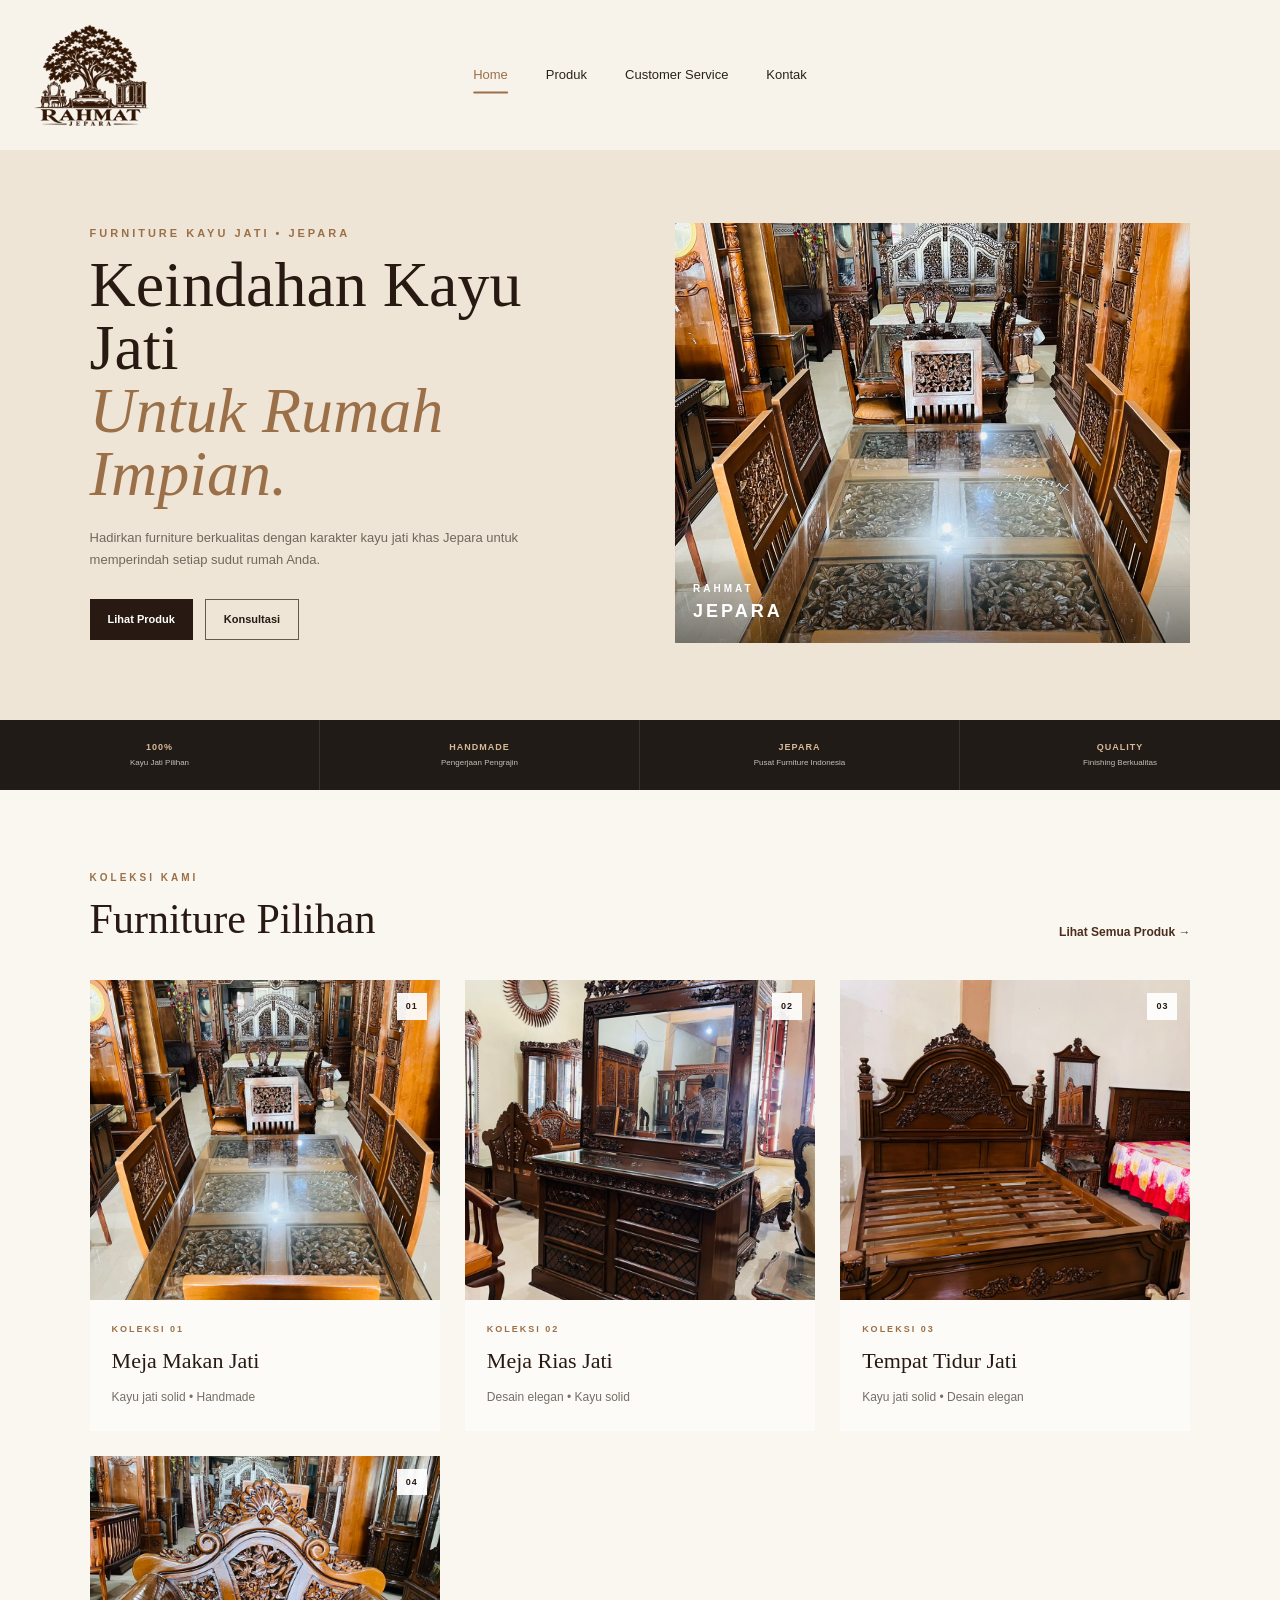
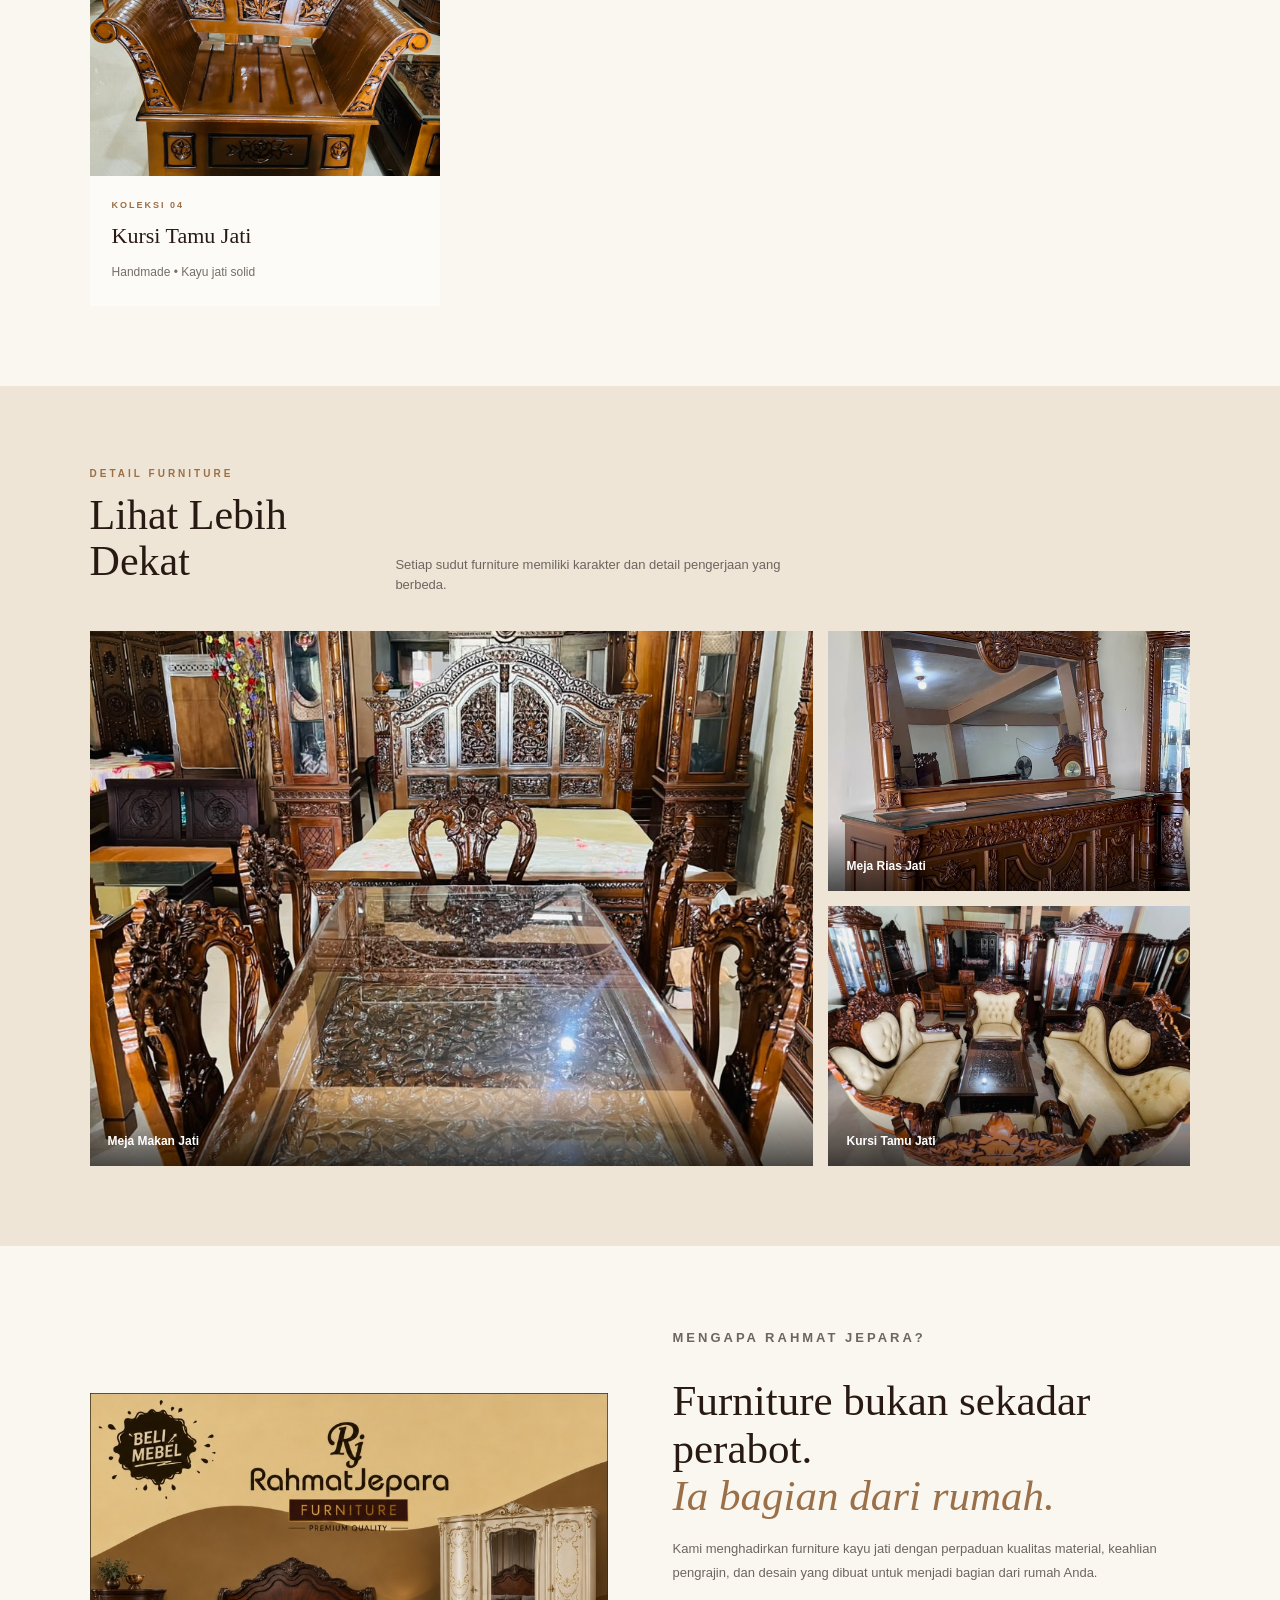
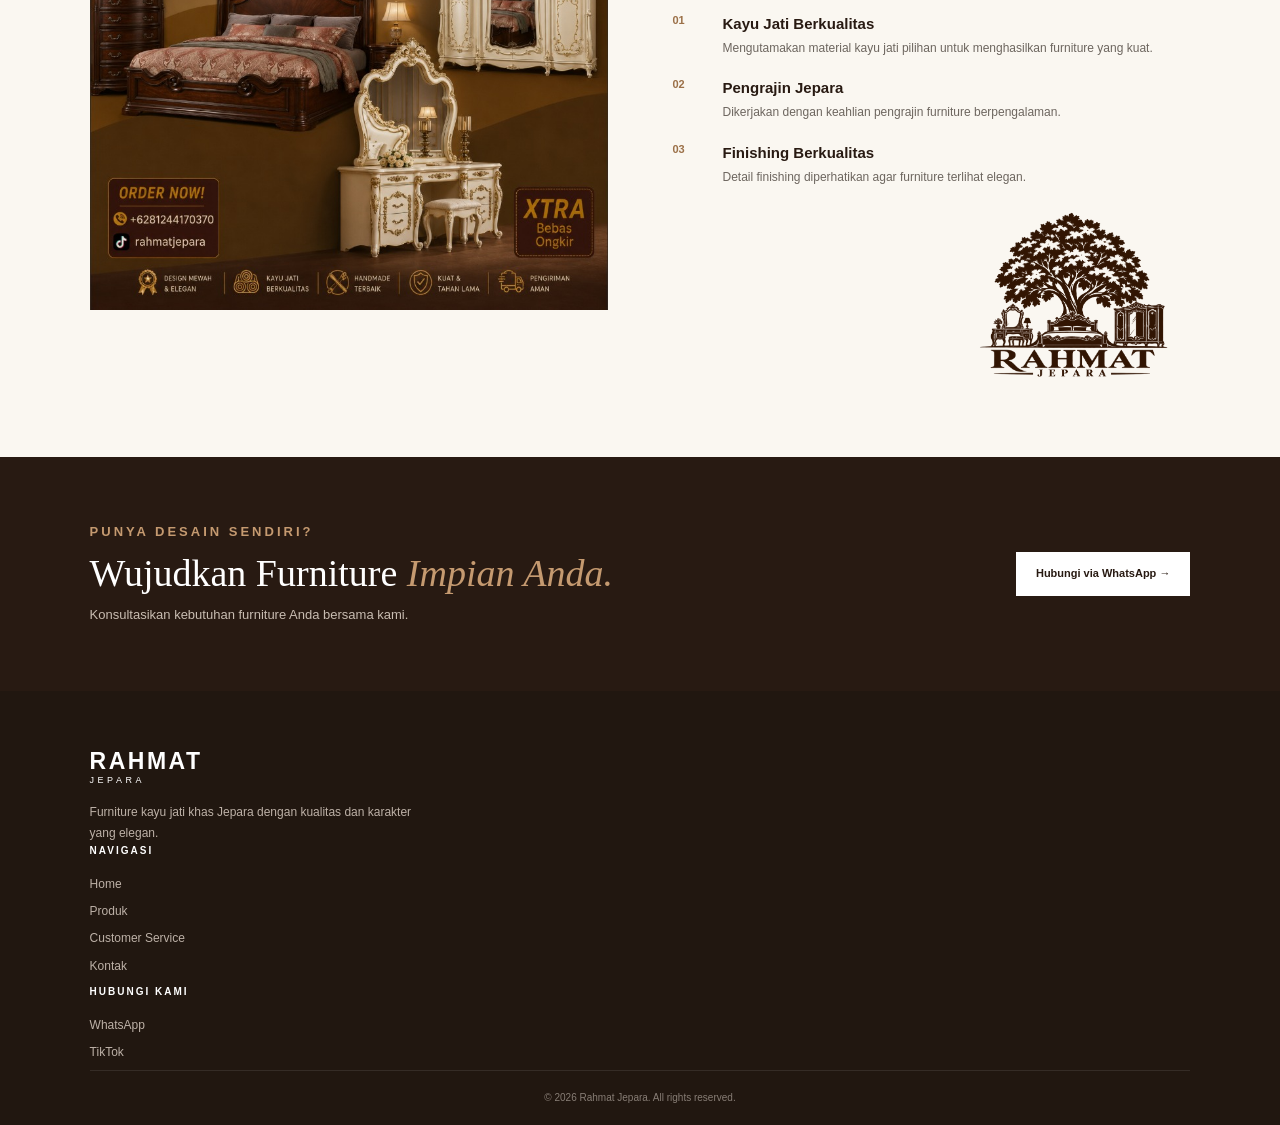
==== index.html @ 32cac5fc "Add files via upload upload website Rahmat Jepara" ====
<!DOCTYPE html>
<html lang="id">

<head>
    <meta charset="UTF-8">
    <meta name="viewport" content="width=device-width, initial-scale=1.0">

    <title>Rahmat Jepara | Furniture Kayu Jati</title>

    <link rel="stylesheet" href="css/style.css">
</head>

<body>


    <!-- =========================
         NAVBAR
    ========================== -->

    <header class="navbar">

        <div class="nav-container">

            <a href="index.html" class="logo brand-logo" aria-label="Rahmat Jepara - Home">
                <img src="images/logo-rahmat-jepara.png" alt="Rahmat Jepara Furniture">
            </a>

            <nav class="nav-menu" id="navMenu">

                <a href="index.html" class="active">Home</a>
                <a href="produk.html">Produk</a>
                <a href="customer-service.html">Customer Service</a>
                <a href="kontak.html">Kontak</a>

            </nav>

            <button class="menu-toggle" id="menuToggle">
                ☰
            </button>

        </div>

    </header>



    <!-- =========================
         HERO
    ========================== -->

    <section class="hero">

        <div class="hero-content">

            <p class="hero-label">
                FURNITURE KAYU JATI • JEPARA
            </p>

            <h1>
                Keindahan Kayu Jati
                <span>Untuk Rumah Impian.</span>
            </h1>

            <p class="hero-description">
                Hadirkan furniture berkualitas dengan karakter kayu jati
                khas Jepara untuk memperindah setiap sudut rumah Anda.
            </p>

            <div class="hero-buttons">

                <a
                    href="produk.html"
                    class="button-primary"
                >
                    Lihat Produk
                </a>

                <a
                    href="https://wa.me/6281244170370"
                    class="button-secondary"
                >
                    Konsultasi
                </a>

            </div>

        </div>


        <div class="hero-visual">

            <div class="hero-photo">

                <img
                    src="images/meja-makan-1.jpg"
                    alt="Meja Makan Kayu Jati Rahmat Jepara"
                >

                <div class="hero-photo-label">

                    <span>
                        RAHMAT
                    </span>

                    <strong>
                        JEPARA
                    </strong>

                </div>

            </div>

        </div>

    </section>



    <!-- =========================
         TRUST BAR
    ========================== -->

    <section class="trust-bar">

        <div>
            <strong>100%</strong>
            <span>Kayu Jati Pilihan</span>
        </div>

        <div>
            <strong>HANDMADE</strong>
            <span>Pengerjaan Pengrajin</span>
        </div>

        <div>
            <strong>JEPARA</strong>
            <span>Pusat Furniture Indonesia</span>
        </div>

        <div>
            <strong>QUALITY</strong>
            <span>Finishing Berkualitas</span>
        </div>

    </section>



    <!-- =========================
         PRODUK UNGGULAN
    ========================== -->

    <section class="products-section">

        <div class="section-heading">

            <div>

                <p class="section-label">
                    KOLEKSI KAMI
                </p>

                <h2>
                    Furniture Pilihan
                </h2>

            </div>

            <a
                href="produk.html"
                class="view-all"
            >
                Lihat Semua Produk →
            </a>

        </div>


        <div class="product-grid">


            <!-- PRODUK 01 -->

            <div class="product-card">

                <div class="product-image">

                    <img
                        src="images/meja-makan-1.jpg"
                        alt="Meja Makan Kayu Jati"
                    >

                    <div class="image-number">
                        01
                    </div>

                </div>

                <div class="product-info">

                    <p>
                        KOLEKSI 01
                    </p>

                    <h3>
                        Meja Makan Jati
                    </h3>

                    <span>
                        Kayu jati solid • Handmade
                    </span>

                </div>

            </div>



            <!-- PRODUK 02 -->

            <div class="product-card">

                <div class="product-image">

                    <img
                        src="images/meja-rias-1.jpg"
                        alt="Meja Rias Kayu Jati"
                    >

                    <div class="image-number">
                        02
                    </div>

                </div>

                <div class="product-info">

                    <p>
                        KOLEKSI 02
                    </p>

                    <h3>
                        Meja Rias Jati
                    </h3>

                    <span>
                        Desain elegan • Kayu solid
                    </span>

                </div>

            </div>



            <!-- PRODUK 03 -->

            <div class="product-card">

                <div class="product-image">

                    <img
                        src="images/tempat-tidur-1.jpg"
                        alt="Tempat Tidur Kayu Jati"
                    >

                    <div class="image-number">
                        03
                    </div>

                </div>

                <div class="product-info">

                    <p>
                        KOLEKSI 03
                    </p>

                    <h3>
                        Tempat Tidur Jati
                    </h3>

                    <span>
                        Kayu jati solid • Desain elegan
                    </span>

                </div>

            </div>



            <!-- PRODUK 04 -->

            <div class="product-card">

                <div class="product-image">

                    <img
                        src="images/kursi-tamu-1.jpg"
                        alt="Kursi Tamu Kayu Jati"
                    >

                    <div class="image-number">
                        04
                    </div>

                </div>

                <div class="product-info">

                    <p>
                        KOLEKSI 04
                    </p>

                    <h3>
                        Kursi Tamu Jati
                    </h3>

                    <span>
                        Handmade • Kayu jati solid
                    </span>

                </div>

            </div>

        </div>

    </section>



    <!-- =========================
         GALERI
    ========================== -->

    <section class="gallery-section">

        <div class="section-heading gallery-heading">

            <div>

                <p class="section-label">
                    DETAIL FURNITURE
                </p>

                <h2>
                    Lihat Lebih Dekat
                </h2>

            </div>

            <p class="gallery-description">
                Setiap sudut furniture memiliki karakter dan detail
                pengerjaan yang berbeda.
            </p>

        </div>


        <div class="gallery-grid">


            <div class="gallery-item large">

                <img
                    src="images/meja-makan-2.jpg"
                    alt="Detail Meja Makan Kayu Jati"
                >

                <div class="gallery-caption">
                    Meja Makan Jati
                </div>

            </div>


            <div class="gallery-item">

                <img
                    src="images/meja-rias-2.jpg"
                    alt="Detail Meja Rias Kayu Jati"
                >

                <div class="gallery-caption">
                    Meja Rias Jati
                </div>

            </div>


            <div class="gallery-item">

                <img
                    src="images/kursi-tamu-2.jpg"
                    alt="Detail Kursi Tamu Kayu Jati"
                >

                <div class="gallery-caption">
                    Kursi Tamu Jati
                </div>

            </div>

        </div>

    </section>



    <!-- =========================
         WHY US
    ========================== -->

    <section class="why-section">

        <div class="why-image">

            <img
                src="images/banner-rahmat-jepara.jpg"
                alt="Rahmat Jepara Furniture"
                style="
                    width:100%;
                    height:100%;
                    object-fit:cover;
                    display:block;
                "
            >

        </div>


        <div class="why-content">

            <p class="section-label">
                MENGAPA RAHMAT JEPARA?
            </p>

            <h2>
                Furniture bukan sekadar perabot.
                <span>Ia bagian dari rumah.</span>
            </h2>

            <p>
                Kami menghadirkan furniture kayu jati dengan perpaduan
                kualitas material, keahlian pengrajin, dan desain yang
                dibuat untuk menjadi bagian dari rumah Anda.
            </p>


            <div class="features">


                <div class="feature">

                    <div class="feature-number">
                        01
                    </div>

                    <div>

                        <h3>
                            Kayu Jati Berkualitas
                        </h3>

                        <p>
                            Mengutamakan material kayu jati pilihan
                            untuk menghasilkan furniture yang kuat.
                        </p>

                    </div>

                </div>


                <div class="feature">

                    <div class="feature-number">
                        02
                    </div>

                    <div>

                        <h3>
                            Pengrajin Jepara
                        </h3>

                        <p>
                            Dikerjakan dengan keahlian pengrajin
                            furniture berpengalaman.
                        </p>

                    </div>

                </div>


                <div class="feature">

                    <div class="feature-number">
                        03
                    </div>

                    <div>

                        <h3>
                            Finishing Berkualitas
                        </h3>

                        <p>
                            Detail finishing diperhatikan agar
                            furniture terlihat elegan.
                        </p>

                    </div>

                </div>


            </div>

            <!-- LOGO BRAND BESAR KHUSUS SECTION MENGAPA RAHMAT JEPARA -->
            <div
                style="
                    display: flex;
                    justify-content: flex-end;
                    align-items: center;
                    margin-top: 24px;
                "
            >
                <img
                    src="images/logo-rahmat-jepara.png"
                    alt="Logo Rahmat Jepara Furniture"
                    style="
                        width: 230px;
                        max-width: 48%;
                        height: auto;
                        object-fit: contain;
                        display: block;
                    "
                >
            </div>

        </div>

    </section>



    <!-- =========================
         CTA
    ========================== -->

    <section class="cta-section">

        <div>

            <p class="section-label">
                PUNYA DESAIN SENDIRI?
            </p>

            <h2>
                Wujudkan Furniture
                <span>Impian Anda.</span>
            </h2>

            <p>
                Konsultasikan kebutuhan furniture Anda bersama kami.
            </p>

        </div>


        <a
            href="https://wa.me/6281244170370"
            class="button-light"
        >
            Hubungi via WhatsApp →
        </a>

    </section>



    <!-- =========================
         FOOTER
    ========================== -->

    <footer class="footer">

        <div class="footer-brand">

            <div class="logo footer-logo">

                <span>
                    RAHMAT
                </span>

                <small>
                    JEPARA
                </small>

            </div>

            <p>
                Furniture kayu jati khas Jepara
                dengan kualitas dan karakter yang elegan.
            </p>

        </div>


        <div class="footer-column">

            <h4>
                NAVIGASI
            </h4>

            <a href="index.html">
                Home
            </a>

            <a href="produk.html">
                Produk
            </a>

            <a href="customer-service.html">
                Customer Service
            </a>

            <a href="kontak.html">
                Kontak
            </a>

        </div>


        <div class="footer-column">

            <h4>
                HUBUNGI KAMI
            </h4>

            <a href="https://wa.me/6281244170370">
                WhatsApp
            </a>

            <a href="https://www.tiktok.com/@rahmatjepara">
                TikTok
            </a>

        </div>


        <div class="footer-bottom">

            <p>
                © 2026 Rahmat Jepara. All rights reserved.
            </p>

        </div>

    </footer>



    <script src="js/script.js"></script>

</body>

</html>
---- css/style.css ----
/* =========================================================
   RAHMAT JEPARA
   MAIN STYLE.CSS
   FINAL LUXURY VERSION
========================================================= */


/* =========================================================
   RESET
========================================================= */

* {
    margin: 0;
    padding: 0;
    box-sizing: border-box;
}

html {
    scroll-behavior: smooth;
}

body {
    margin: 0;
    padding: 0;
    font-family: Arial, Helvetica, sans-serif;
    background: #f5f0e7;
    color: #211b17;
    line-height: 1.6;
}

img {
    max-width: 100%;
    display: block;
}

a {
    text-decoration: none;
    color: inherit;
}

button,
input,
textarea,
select {
    font-family: inherit;
}


/* =========================================================
   COLOR
========================================================= */

:root {
    --cream: #f5f0e7;
    --cream-light: #faf7f1;
    --cream-dark: #e9e0d3;

    --brown-dark: #281a12;
    --brown: #4a2d1c;
    --brown-light: #9b7048;

    --text: #211b17;
    --text-light: #6d665f;

    --white: #ffffff;

    --green: #25d366;

    --border: #ddd5ca;
}


/* =========================================================
   NAVBAR
========================================================= */

.navbar {
    width: 100%;
    height: 70px;

    background: #f7f3eb;

    position: relative;

    z-index: 9999;
}


.nav-container {
    width: 100%;
    max-width: 1120px;

    height: 70px;

    margin: 0 auto;

    position: relative;
}


/* =========================================================
   LOGO
   BERLAKU UNTUK SEMUA HALAMAN
========================================================= */

.logo,
.navbar .logo,
.nav-container .logo {
    position: absolute;

    left: 0;
    top: 50%;

    transform: translateY(-50%);

    display: flex;
    flex-direction: column;

    justify-content: center;

    color: #211b17;

    text-decoration: none;

    z-index: 10001;

    line-height: 0.9;

    font-size: 10px;

    font-weight: 500;

    letter-spacing: 3px;
}


/* RAHMAT */

.logo span,
.navbar .logo span,
.nav-container .logo span {
    display: block;

    font-size: 23px;

    font-weight: 800;

    letter-spacing: 2.5px;

    color: #211b17;
}


/* JEPARA */

.logo span + span,
.navbar .logo span + span,
.nav-container .logo span + span {
    margin-top: 5px;

    font-size: 10px;

    font-weight: 500;

    letter-spacing: 3.5px;

    color: #211b17;
}


/* =========================================================
   NAVIGATION
========================================================= */

.navbar .nav-menu {
    position: absolute;

    left: 50%;
    top: 50%;

    transform: translate(-50%, -50%);

    display: flex;

    align-items: center;
    justify-content: center;

    gap: 34px;

    width: max-content;

    margin: 0;
    padding: 0;

    white-space: nowrap;

    z-index: 10000;
}


.navbar .nav-menu a {
    position: relative;

    display: inline-block;

    padding: 9px 2px;

    color: #2b211b;

    font-size: 13px;

    font-weight: 500;

    cursor: pointer;

    transition: color 0.25s ease;
}


.navbar .nav-menu a:hover {
    color: var(--brown-light);
}


.navbar .nav-menu a.active {
    color: var(--brown-light);
}


.navbar .nav-menu a.active::after {
    content: "";

    position: absolute;

    left: 2px;
    right: 2px;

    bottom: 1px;

    height: 2px;

    background: var(--brown-light);

    border-radius: 5px;
}


/* =========================================================
   HUBUNGI KAMI DI NAVBAR DIHILANGKAN
========================================================= */

.navbar .nav-whatsapp,
.navbar .nav-cta,
.navbar .nav-button {
    display: none !important;
}


.navbar .nav-container > a:not(.logo) {
    display: none;
}


/* =========================================================
   MOBILE MENU
========================================================= */

.menu-toggle {
    display: none;

    border: none;

    background: transparent;

    color: var(--brown-dark);

    font-size: 27px;

    cursor: pointer;
}


/* =========================================================
   HERO
========================================================= */

.hero {
    width: 100%;

    min-height: 570px;

    padding: 55px 7% 60px;

    display: grid;

    grid-template-columns: 1fr 1fr;

    align-items: center;

    gap: 70px;

    background: #eee5d6;
}


.hero-content {
    max-width: 560px;
}


.hero-label {
    margin-bottom: 12px;

    color: var(--brown-light);

    font-size: 11px;

    font-weight: 700;

    letter-spacing: 3px;
}


.hero h1 {
    margin-bottom: 22px;

    color: var(--brown-dark);

    font-family: Georgia, "Times New Roman", serif;

    font-size: clamp(46px, 5vw, 68px);

    line-height: 0.98;

    font-weight: 500;
}


.hero h1 span {
    display: block;

    color: var(--brown-light);

    font-style: italic;
}


.hero-description {
    max-width: 470px;

    margin-bottom: 27px;

    color: #70675e;

    font-size: 13px;

    line-height: 1.7;
}


/* =========================================================
   HERO BUTTON
========================================================= */

.hero-buttons {
    display: flex;

    gap: 12px;

    flex-wrap: wrap;
}


.button-primary,
.button-secondary {
    display: inline-flex;

    align-items: center;
    justify-content: center;

    padding: 11px 18px;

    font-size: 11px;

    font-weight: 700;

    border-radius: 0;

    transition: 0.25s ease;
}


.button-primary {
    background: var(--brown-dark);

    color: white;
}


.button-primary:hover {
    background: #42291a;

    transform: translateY(-2px);
}


.button-secondary {
    background: transparent;

    color: var(--brown-dark);

    border: 1px solid #66584b;
}


.button-secondary:hover {
    background: var(--brown-dark);

    color: white;
}


/* =========================================================
   HERO IMAGE
========================================================= */

.hero-visual {
    width: 100%;

    display: flex;

    justify-content: center;
}


.hero-photo {
    position: relative;

    width: 100%;

    max-width: 520px;

    height: 420px;

    overflow: hidden;

    background: #ddd;
}


.hero-photo::after {
    content: "";

    position: absolute;

    left: 0;
    right: 0;
    bottom: 0;

    height: 90px;

    background: linear-gradient(
        transparent,
        rgba(0, 0, 0, 0.45)
    );

    pointer-events: none;
}


.hero-photo img {
    width: 100%;
    height: 100%;

    object-fit: cover;

    transition: transform 0.5s ease;
}


.hero-photo:hover img {
    transform: scale(1.025);
}


.hero-photo-label {
    position: absolute;

    left: 18px;
    bottom: 17px;

    z-index: 2;

    color: white;
}


.hero-photo-label span {
    display: block;

    font-size: 10px;

    font-weight: 700;

    letter-spacing: 3px;
}


.hero-photo-label strong {
    display: block;

    font-size: 18px;

    letter-spacing: 3px;
}


/* =========================================================
   TRUST BAR
========================================================= */

.trust-bar {
    width: 100%;

    display: grid;

    grid-template-columns: repeat(4, 1fr);

    background: #211b17;

    color: white;
}


.trust-bar > div {
    padding: 20px 15px;

    text-align: center;

    border-right: 1px solid rgba(255,255,255,0.1);
}


.trust-bar > div:last-child {
    border-right: none;
}


.trust-bar strong {
    display: block;

    margin-bottom: 3px;

    font-size: 9px;

    letter-spacing: 1px;

    color: #d8b996;
}


.trust-bar span {
    display: block;

    color: #c7beb5;

    font-size: 8px;
}


/* =========================================================
   GENERAL SECTION
========================================================= */

.products-section,
.gallery-section,
.why-section {
    padding: 80px 7%;
}


.products-section {
    background: var(--cream-light);
}


.gallery-section {
    background: #eee5d6;
}


.why-section {
    background: var(--cream-light);
}


.section-label {
    margin-bottom: 10px;

    color: var(--brown-light);

    font-size: 10px;

    font-weight: 700;

    letter-spacing: 3px;
}


.section-heading {
    display: flex;

    align-items: flex-end;

    justify-content: space-between;

    gap: 30px;

    margin-bottom: 38px;
}


.section-heading h2 {
    color: var(--brown-dark);

    font-family: Georgia, "Times New Roman", serif;

    font-size: 42px;

    font-weight: 500;

    line-height: 1.1;
}


.view-all {
    color: var(--brown);

    font-size: 12px;

    font-weight: 700;

    white-space: nowrap;
}


.view-all:hover {
    color: var(--brown-light);
}


/* =========================================================
   HOMEPAGE PRODUCT GRID
========================================================= */

.product-grid {
    display: grid;

    grid-template-columns: repeat(3, 1fr);

    gap: 25px;
}


.product-grid .product-card {
    overflow: hidden;

    background: #fdfbf7;

    transition: 0.3s ease;
}


.product-grid .product-card:hover {
    transform: translateY(-4px);

    box-shadow:
        0 15px 35px rgba(43, 31, 21, 0.09);
}


.product-grid .product-image {
    position: relative;

    width: 100%;

    height: 320px;

    overflow: hidden;
}


.product-grid .product-image img {
    width: 100%;
    height: 100%;

    object-fit: cover;

    transition: transform 0.5s ease;
}


.product-grid .product-card:hover .product-image img {
    transform: scale(1.035);
}


.image-number {
    position: absolute;

    top: 13px;
    right: 13px;

    padding: 6px 9px;

    background: rgba(255,255,255,0.92);

    color: var(--brown-dark);

    font-size: 9px;

    font-weight: 700;

    letter-spacing: 1px;
}


.product-grid .product-info {
    padding: 22px;
}


.product-grid .product-info > p {
    margin-bottom: 6px;

    color: var(--brown-light);

    font-size: 9px;

    font-weight: 700;

    letter-spacing: 2px;
}


.product-grid .product-info h3 {
    margin-bottom: 5px;

    color: var(--brown-dark);

    font-family: Georgia, "Times New Roman", serif;

    font-size: 22px;

    font-weight: 500;
}


.product-grid .product-info span {
    color: #766e67;

    font-size: 12px;
}


/* =========================================================
   GALLERY
========================================================= */

.gallery-heading {
    max-width: 700px;

    margin-bottom: 35px;
}


.gallery-heading h2 {
    margin-bottom: 12px;

    color: var(--brown-dark);

    font-family: Georgia, "Times New Roman", serif;

    font-size: 42px;

    font-weight: 500;
}


.gallery-description {
    color: var(--text-light);

    font-size: 13px;
}


.gallery-grid {
    display: grid;

    grid-template-columns: 2fr 1fr;

    grid-auto-rows: 260px;

    gap: 15px;
}


.gallery-item {
    position: relative;

    overflow: hidden;
}


.gallery-item.large {
    grid-row: span 2;
}


.gallery-item img {
    width: 100%;
    height: 100%;

    object-fit: cover;

    transition: transform 0.5s ease;
}


.gallery-item:hover img {
    transform: scale(1.035);
}


.gallery-caption {
    position: absolute;

    left: 0;
    right: 0;
    bottom: 0;

    padding: 35px 18px 15px;

    color: white;

    font-size: 12px;

    font-weight: 700;

    background: linear-gradient(
        transparent,
        rgba(0,0,0,0.65)
    );
}


/* =========================================================
   WHY SECTION
========================================================= */

.why-section {
    display: grid;

    grid-template-columns: 1fr 1fr;

    gap: 65px;

    align-items: center;
}


/* =========================================================
   WHY IMAGE
   FOTO TIDAK LAGI DIPOTONG
========================================================= */

.why-image {
    width: 100%;

    height: auto;

    overflow: hidden;

    display: flex;

    align-items: center;

    justify-content: center;

    background: #eee5d6;
}


.why-image img {
    width: 100%;

    height: auto;

    display: block;

    object-fit: contain;
}


/* =========================================================
   WHY CONTENT
========================================================= */

.why-content h2 {
    margin-bottom: 18px;

    color: var(--brown-dark);

    font-family: Georgia, "Times New Roman", serif;

    font-size: 43px;

    font-weight: 500;

    line-height: 1.1;
}


.why-content h2 span {
    display: block;

    color: var(--brown-light);

    font-style: italic;
}


.why-content > p {
    margin-bottom: 28px;

    color: var(--text-light);

    font-size: 13px;

    line-height: 1.8;
}


.features {
    display: flex;

    flex-direction: column;

    gap: 18px;
}


.feature {
    display: grid;

    grid-template-columns: 35px 1fr;

    gap: 15px;
}


.feature-number {
    color: var(--brown-light);

    font-size: 11px;

    font-weight: 700;
}


.feature h3 {
    margin-bottom: 3px;

    color: var(--brown-dark);

    font-size: 15px;
}


.feature p {
    color: var(--text-light);

    font-size: 12px;

    line-height: 1.6;
}


/* =========================================================
   CTA
========================================================= */

.cta-section {
    padding: 65px 7%;

    display: flex;

    align-items: center;

    justify-content: space-between;

    gap: 40px;

    background: var(--brown-dark);

    color: white;
}


.cta-section h2 {
    margin-bottom: 10px;

    font-family: Georgia, "Times New Roman", serif;

    font-size: 38px;

    font-weight: 500;

    line-height: 1.1;
}


.cta-section h2 span {
    color: #c59a70;

    font-style: italic;
}


.cta-section p {
    color: #c9bdb2;

    font-size: 13px;
}


.cta-section .section-label {
    color: #c59a70;
}


.button-light {
    display: inline-flex;

    align-items: center;
    justify-content: center;

    padding: 13px 20px;

    background: white;

    color: var(--brown-dark);

    font-size: 11px;

    font-weight: 700;

    transition: 0.25s;
}


.button-light:hover {
    transform: translateY(-2px);

    background: #eee5d6;
}


/* =========================================================
   PRODUCTS PAGE
========================================================= */

.products-page {
    min-height: 80vh;

    padding: 75px 6% 100px;

    background: var(--cream-light);
}


.products-header {
    max-width: 760px;

    margin: 0 auto 50px;

    text-align: center;
}


.small-title {
    margin-bottom: 10px;

    color: var(--brown-light);

    font-size: 10px;

    font-weight: 700;

    letter-spacing: 4px;
}


.products-header h1 {
    margin-bottom: 14px;

    color: var(--brown-dark);

    font-family: Georgia, "Times New Roman", serif;

    font-size: 48px;

    font-weight: 500;

    line-height: 1.1;
}


.products-header p {
    color: var(--text-light);

    font-size: 13px;
}


/* =========================================================
   PRODUCTS GRID
========================================================= */

.products-grid {
    max-width: 1120px;

    margin: 0 auto;

    display: grid;

    grid-template-columns: repeat(2, 1fr);

    gap: 28px;
}


.products-grid .product-card {
    overflow: hidden;

    background: #fdfbf7;

    box-shadow:
        0 6px 25px rgba(43, 31, 21, 0.045);

    transition: 0.3s ease;
}


.products-grid .product-card:hover {
    transform: translateY(-4px);

    box-shadow:
        0 15px 35px rgba(43, 31, 21, 0.09);
}


/* =========================================================
   PRODUCT IMAGE
========================================================= */

.products-grid .product-image {
    position: relative;

    width: 100%;

    height: 415px;

    overflow: hidden;

    background: #ddd;

    cursor: zoom-in;
}


.products-grid .product-image img {
    width: 100%;
    height: 100%;

    object-fit: cover;

    transition: transform 0.45s ease;
}


.products-grid .product-card:hover .product-image img {
    transform: scale(1.025);
}


/* =========================================================
   PRODUCT STATUS
========================================================= */

.product-status {
    position: absolute;

    top: 15px;
    left: 15px;

    z-index: 5;

    padding: 7px 11px;

    font-size: 9px;

    font-weight: 700;

    letter-spacing: 1.5px;
}


.product-status.available {
    background: #e7f5e9;

    color: #34824a;
}


.product-status.sold-out {
    background: #f1e1dc;

    color: #994c3c;
}


/* =========================================================
   PRODUCT INFO
========================================================= */

.products-grid .product-info {
    padding: 25px 26px 28px;
}


.product-number {
    margin-bottom: 6px;

    color: var(--brown-light);

    font-size: 9px;

    font-weight: 700;

    letter-spacing: 3px;
}


.products-grid .product-info h2 {
    margin-bottom: 9px;

    color: var(--brown-dark);

    font-family: Georgia, "Times New Roman", serif;

    font-size: 25px;

    font-weight: 500;

    line-height: 1.15;
}


.products-grid .product-info p {
    margin-bottom: 15px;

    color: var(--text-light);

    font-size: 12px;

    line-height: 1.7;
}


/* =========================================================
   PRODUCT TAGS
========================================================= */

.product-tags {
    display: flex;

    flex-wrap: wrap;

    gap: 6px;
}


.product-tags span {
    padding: 5px 8px;

    background: #eee7dc;

    color: #624735;

    font-size: 9px;

    font-weight: 600;
}


/* =========================================================
   IMAGE MODAL
========================================================= */

.image-modal {
    position: fixed;

    inset: 0;

    width: 100%;
    height: 100%;

    display: none;

    align-items: center;
    justify-content: center;

    background: rgba(0,0,0,0.94);

    z-index: 100000;
}


.image-modal.active {
    display: flex;
}


.modal-image-wrapper {
    position: relative;

    width: 90vw;
    height: 85vh;

    overflow: hidden;

    display: flex;

    align-items: center;
    justify-content: center;

    cursor: grab;
}


.modal-image-wrapper:active {
    cursor: grabbing;
}


.modal-image {
    max-width: none;

    width: auto;
    height: auto;

    max-height: 85vh;

    object-fit: contain;

    user-select: none;

    -webkit-user-drag: none;

    transform-origin: center center;

    transition: transform 0.12s ease;
}


/* =========================================================
   MODAL CLOSE
========================================================= */

.modal-close {
    position: fixed;

    top: 22px;
    right: 25px;

    width: 46px;
    height: 46px;

    display: flex;

    align-items: center;
    justify-content: center;

    border: none;

    border-radius: 50%;

    background: rgba(255,255,255,0.95);

    color: #211b17;

    font-size: 27px;

    cursor: pointer;

    z-index: 100002;

    transition: 0.2s;
}


.modal-close:hover {
    transform: scale(1.08);

    background: white;
}


/* =========================================================
   ZOOM CONTROL
========================================================= */

.zoom-controls {
    position: fixed;

    left: 50%;
    bottom: 25px;

    transform: translateX(-50%);

    display: flex;

    gap: 7px;

    z-index: 100002;
}


.zoom-controls button {
    width: 44px;
    height: 44px;

    border: none;

    border-radius: 5px;

    background: rgba(255,255,255,0.95);

    color: #211b17;

    font-size: 19px;

    cursor: pointer;

    transition: 0.2s;
}


.zoom-controls button:hover {
    transform: translateY(-2px);

    background: white;
}


.zoom-level {
    min-width: 65px !important;

    font-size: 11px !important;
}


/* =========================================================
   CUSTOMER SERVICE
========================================================= */

.cs-section {
    padding: 75px 20px 90px;

    background: var(--cream);
}


.cs-container {
    max-width: 1100px;

    margin: 0 auto;
}


.cs-header {
    margin-bottom: 45px;

    text-align: center;
}


.cs-header h1 {
    margin-bottom: 12px;

    color: var(--brown-dark);

    font-family: Georgia, "Times New Roman", serif;

    font-size: 42px;

    font-weight: 500;
}


.cs-header p {
    color: var(--text-light);

    font-size: 15px;
}


.cs-content {
    display: grid;

    grid-template-columns: 0.9fr 1.1fr;

    gap: 30px;

    align-items: stretch;
}


/* =========================================================
   CUSTOMER SERVICE INFO
========================================================= */

.cs-info {
    padding: 38px 35px;

    background: var(--brown-dark);

    color: white;

    border-radius: 16px;

    box-shadow:
        0 10px 30px rgba(0,0,0,0.07);
}


.cs-info h2 {
    margin-bottom: 15px;

    font-family: Georgia, "Times New Roman", serif;

    font-size: 27px;

    font-weight: 500;
}


.cs-info > p {
    margin-bottom: 27px;

    color: #e1d5ca;

    font-size: 13px;

    line-height: 1.8;
}


.cs-info-item {
    margin-bottom: 22px;
}


.cs-info-item strong {
    display: block;

    margin-bottom: 5px;

    color: #cda57f;

    font-size: 12px;

    letter-spacing: 1px;
}


.cs-info-item span {
    color: white;

    font-size: 13px;

    line-height: 1.6;
}


.cs-wa-button {
    display: inline-block;

    margin-top: 10px;

    padding: 13px 20px;

    background: var(--green);

    color: white;

    border-radius: 8px;

    font-size: 12px;

    font-weight: 700;

    transition: 0.25s;
}


.cs-wa-button:hover {
    transform: translateY(-2px);

    opacity: 0.9;
}


/* =========================================================
   CUSTOMER SERVICE FORM
========================================================= */

.cs-form {
    padding: 38px 35px;

    background: white;

    border-radius: 16px;

    box-shadow:
        0 10px 30px rgba(0,0,0,0.06);
}


.cs-form h2 {
    margin-bottom: 25px;

    color: var(--brown-dark);

    font-family: Georgia, "Times New Roman", serif;

    font-size: 27px;

    font-weight: 500;
}


.form-group {
    margin-bottom: 18px;
}


.form-group label {
    display: block;

    margin-bottom: 7px;

    color: var(--brown-dark);

    font-size: 11px;

    font-weight: 700;
}


.form-group input,
.form-group select,
.form-group textarea {
    width: 100%;

    padding: 12px 13px;

    border: 1px solid #ddd7cf;

    border-radius: 8px;

    outline: none;

    background: white;

    color: #322a24;

    font-size: 13px;

    transition: 0.25s;
}


.form-group input:focus,
.form-group select:focus,
.form-group textarea:focus {
    border-color: var(--brown-light);

    box-shadow:
        0 0 0 3px rgba(155,112,72,0.1);
}


.form-group textarea {
    min-height: 115px;

    resize: vertical;
}


.submit-button {
    width: 100%;

    padding: 14px 20px;

    border: none;

    border-radius: 8px;

    background: var(--brown-dark);

    color: white;

    font-size: 13px;

    font-weight: 700;

    cursor: pointer;

    transition: 0.25s;
}


.submit-button:hover {
    background: #4a2d1c;

    transform: translateY(-2px);
}


/* =========================================================
   FOOTER
========================================================= */

.footer {
    padding: 60px 7% 0;

    background: #211710;

    color: white;
}


.footer-container {
    max-width: 1120px;

    margin: 0 auto;

    padding-bottom: 45px;

    display: grid;

    grid-template-columns: 1.5fr 1fr 1fr;

    gap: 55px;
}


.footer-brand h3 {
    margin-bottom: 17px;

    color: white;

    font-size: 14px;

    font-weight: 500;

    line-height: 0.85;

    letter-spacing: 1px;
}


.footer-brand h3 span {
    display: block;

    font-size: 22px;

    font-weight: 800;

    letter-spacing: 2px;
}


.footer-brand p {
    max-width: 330px;

    color: #bdb1a7;

    font-size: 12px;

    line-height: 1.7;
}


.footer-column h4,
.footer-links h4,
.footer-contact h4 {
    margin-bottom: 16px;

    color: white;

    font-size: 10px;

    letter-spacing: 2px;
}


.footer-column a,
.footer-links a {
    display: block;

    width: fit-content;

    margin-bottom: 8px;

    color: #bdb1a7;

    font-size: 12px;

    transition: 0.2s;
}


.footer-column a:hover,
.footer-links a:hover {
    color: white;

    transform: translateX(2px);
}


.footer-contact p {
    margin-bottom: 7px;

    color: #bdb1a7;

    font-size: 12px;
}


.footer-contact a {
    color: #d5a97e;

    font-size: 12px;
}


/* =========================================================
   FOOTER BOTTOM
========================================================= */

.footer-bottom {
    border-top: 1px solid rgba(255,255,255,0.09);

    padding: 19px 0;

    text-align: center;
}


.footer-bottom p {
    color: #877d75;

    font-size: 10px;
}


/* =========================================================
   DESKTOP
========================================================= */

@media (min-width: 769px) {

    .navbar .menu-toggle {
        display: none !important;
    }

}


/* =========================================================
   TABLET
========================================================= */

@media (max-width: 900px) {

    .nav-container {
        padding: 0 25px;
    }


    .logo,
    .navbar .logo,
    .nav-container .logo {
        left: 25px;
    }


    .navbar .nav-menu {
        gap: 25px;
    }


    .hero {
        grid-template-columns: 1fr;

        padding: 60px 6%;

        gap: 45px;
    }


    .hero-content {
        max-width: 650px;

        margin: 0 auto;

        text-align: center;
    }


    .hero-description {
        margin-left: auto;
        margin-right: auto;
    }


    .hero-buttons {
        justify-content: center;
    }


    .hero-visual {
        justify-content: center;
    }


    .product-grid {
        grid-template-columns: repeat(2, 1fr);
    }


    .why-section {
        grid-template-columns: 1fr;

        gap: 40px;
    }


    .why-image {
        height: auto;
    }


    .cs-content {
        grid-template-columns: 1fr;
    }


    .footer-container {
        grid-template-columns: 1fr 1fr;
    }


    .footer-brand {
        grid-column: 1 / -1;
    }
}


/* =========================================================
   MOBILE
========================================================= */

@media (max-width: 768px) {

    .navbar {
        height: 70px;
    }


    .nav-container {
        height: 70px;

        padding: 0 20px;
    }


    .logo,
    .navbar .logo,
    .nav-container .logo {
        left: 20px;
    }


    .menu-toggle {
        display: block;

        position: absolute;

        right: 20px;
        top: 50%;

        transform: translateY(-50%);

        z-index: 10002;
    }


    .navbar .nav-menu {
        position: absolute;

        left: 0;
        top: 70px;

        width: 100%;

        transform: none;

        display: none;

        flex-direction: column;

        align-items: center;

        gap: 0;

        padding: 12px 20px 18px;

        background: #f7f3eb;

        border-top: 1px solid rgba(0,0,0,0.04);

        box-shadow:
            0 10px 20px rgba(0,0,0,0.07);
    }


    .navbar .nav-menu.active {
        display: flex;
    }


    .navbar .nav-menu a {
        width: 100%;

        padding: 12px 5px;

        text-align: center;
    }


    .navbar .nav-menu a.active::after {
        left: 43%;
        right: 43%;

        bottom: 3px;
    }


    .navbar .nav-container > a:not(.logo) {
        display: none !important;
    }


    .navbar .nav-whatsapp,
    .navbar .nav-cta,
    .navbar .nav-button {
        display: none !important;
    }


    .hero {
        padding: 50px 20px;
    }


    .hero h1 {
        font-size: 43px;
    }


    .hero-photo {
        height: 360px;
    }


    .trust-bar {
        grid-template-columns: repeat(2, 1fr);
    }


    .trust-bar > div {
        border-bottom: 1px solid rgba(255,255,255,0.1);
    }


    .products-section,
    .gallery-section,
    .why-section {
        padding: 65px 20px;
    }


    .section-heading {
        align-items: flex-start;

        flex-direction: column;
    }


    .section-heading h2 {
        font-size: 35px;
    }


    .product-grid {
        grid-template-columns: 1fr;
    }


    .gallery-grid {
        grid-template-columns: 1fr;

        grid-auto-rows: 280px;
    }


    .gallery-item.large {
        grid-row: span 1;
    }


    .why-content h2 {
        font-size: 36px;
    }


    .why-image {
        height: auto;
    }


    .why-image img {
        width: 100%;
        height: auto;
    }


    .cta-section {
        padding: 55px 20px;

        flex-direction: column;

        align-items: flex-start;
    }


    .footer {
        padding: 50px 20px 0;
    }


    .footer-container {
        grid-template-columns: 1fr;

        gap: 35px;
    }


    .footer-brand {
        grid-column: auto;
    }


    .products-page {
        padding: 65px 20px 80px;
    }


    .products-grid {
        grid-template-columns: 1fr;

        gap: 25px;
    }


    .products-header h1 {
        font-size: 40px;
    }


    .products-grid .product-image {
        height: 400px;
    }


    .cs-section {
        padding: 60px 15px 75px;
    }


    .cs-header h1 {
        font-size: 35px;
    }


    .cs-info,
    .cs-form {
        padding: 30px 23px;
    }


    .modal-close {
        top: 15px;
        right: 15px;
    }
}


/* =========================================================
   SMALL MOBILE
========================================================= */

@media (max-width: 500px) {

    .logo,
    .navbar .logo,
    .nav-container .logo {
        left: 15px;
    }


    .logo span,
    .navbar .logo span,
    .nav-container .logo span {
        font-size: 20px;
    }


    .logo span + span,
    .navbar .logo span + span,
    .nav-container .logo span + span {
        font-size: 9px;

        margin-top: 4px;

        letter-spacing: 3px;
    }


    .hero h1 {
        font-size: 37px;
    }


    .hero-photo {
        height: 300px;
    }


    .trust-bar {
        grid-template-columns: 1fr;
    }


    .trust-bar > div {
        border-right: none;
    }


    .products-header h1 {
        font-size: 34px;
    }


    .products-grid .product-image {
        height: 340px;
    }


    .products-grid .product-info h2 {
        font-size: 23px;
    }


    .cs-header h1 {
        font-size: 31px;
    }


    .modal-image-wrapper {
        width: 100vw;

        height: 85vh;
    }


    .zoom-controls {
        bottom: 18px;
    }


    .zoom-controls button {
        width: 41px;
        height: 41px;
    }
}

/* =========================================================
   FINAL NAVBAR + LOGO FIX
   - Logo seragam di semua halaman
   - RAHMAT besar/bold, JEPARA kecil/elegan
   - Menu tetap benar-benar di tengah
   - Logo footer tidak ikut menjadi logo navbar
   - Tidak ada tombol "Hubungi Kami" di navbar
========================================================= */

.navbar .nav-container {
    width: 100%;
    max-width: 1120px;
    height: 70px;
    margin: 0 auto;
    position: relative;
}

.navbar .nav-container .logo {
    position: absolute;
    left: 0;
    top: 50%;
    transform: translateY(-50%);
    display: flex;
    flex-direction: column;
    justify-content: center;
    align-items: flex-start;
    width: max-content;
    height: auto;
    margin: 0;
    padding: 0;
    color: #211b17;
    text-decoration: none;
    z-index: 10001;
    line-height: 1;
    font-size: 10px;
    font-weight: 500;
    letter-spacing: 3px;
}

.navbar .nav-container .logo span {
    display: block;
    margin: 0;
    padding: 0;
    font-size: 23px;
    line-height: 0.9;
    font-weight: 800;
    letter-spacing: 2.5px;
    color: #211b17;
}

.navbar .nav-container .logo small {
    display: block;
    margin: 5px 0 0;
    padding: 0;
    font-size: 9px;
    line-height: 1;
    font-weight: 500;
    letter-spacing: 3.5px;
    color: #211b17;
}

.navbar .nav-menu {
    left: 50%;
    right: auto;
    top: 50%;
    transform: translate(-50%, -50%);
    width: max-content;
    margin: 0;
    padding: 0;
    display: flex;
    align-items: center;
    justify-content: center;
    gap: 34px;
    white-space: nowrap;
    z-index: 10000;
}

.navbar .nav-menu a {
    display: inline-block;
    position: relative;
    padding: 9px 2px;
    pointer-events: auto;
    cursor: pointer;
}

.navbar .nav-button,
.navbar .nav-whatsapp,
.navbar .nav-cta,
.navbar .nav-container > a:not(.logo) {
    display: none !important;
}

/* Footer logo is independent from navbar positioning. */
.footer .logo,
.footer .footer-logo {
    position: static;
    left: auto;
    top: auto;
    transform: none;
    display: flex;
    width: max-content;
    height: auto;
    margin: 0 0 17px;
    padding: 0;
    color: white;
    line-height: 1;
    z-index: auto;
}

.footer .footer-logo span {
    display: block;
    font-size: 23px;
    line-height: 0.9;
    font-weight: 800;
    letter-spacing: 2.5px;
    color: white;
}

.footer .footer-logo small {
    display: block;
    margin-top: 5px;
    font-size: 9px;
    line-height: 1;
    font-weight: 500;
    letter-spacing: 3.5px;
    color: white;
}

@media (max-width: 900px) {
    .navbar .nav-container {
        padding: 0 25px;
    }

    .navbar .nav-container .logo {
        left: 25px;
    }
}

@media (max-width: 768px) {
    .navbar .nav-container {
        height: 70px;
        padding: 0 20px;
    }

    .navbar .nav-container .logo {
        left: 20px;
    }

    .navbar .nav-menu {
        left: 0;
        top: 70px;
        width: 100%;
        transform: none;
    }
}

@media (max-width: 500px) {
    .navbar .nav-container .logo {
        left: 15px;
    }

    .navbar .nav-container .logo span {
        font-size: 20px;
    }

    .navbar .nav-container .logo small {
        margin-top: 4px;
        font-size: 9px;
        letter-spacing: 3px;
    }
}


/* =========================================================
   FINAL IMAGE LOGO - RAHMAT JEPARA
   BESAR, JELAS, DAN NEMPEL DI SUDUT KIRI
========================================================= */

.navbar {
    height: 150px;
}

.navbar .nav-container {
    width: 100%;
    max-width: none;
    height: 150px;
    margin: 0;
    position: relative;
}

.navbar .nav-container .brand-logo {
    position: absolute;
    left: 22px;
    top: 50%;
    transform: translateY(-50%);
    display: flex;
    align-items: center;
    justify-content: center;
    width: 140px;
    height: 140px;
    margin: 0;
    padding: 0;
    overflow: hidden;
    z-index: 10001;
}

.navbar .nav-container .brand-logo img {
    display: block;
    width: 100%;
    height: 100%;
    max-width: none;
    object-fit: contain;
}

.navbar .nav-menu {
    top: 50%;
}

@media (max-width: 900px) {
    .navbar {
        height: 126px;
    }

    .navbar .nav-container {
        height: 126px;
    }

    .navbar .nav-container .brand-logo {
        left: 18px;
        width: 112px;
        height: 112px;
    }
}

@media (max-width: 768px) {
    .navbar,
    .nav-container,
    .navbar .nav-container {
        height: 100px;
    }

    .navbar .nav-container .brand-logo {
        left: 14px;
        width: 88px;
        height: 88px;
    }

    .navbar .nav-menu {
        top: 100px;
    }
}

@media (max-width: 500px) {
    .navbar,
    .nav-container,
    .navbar .nav-container {
        height: 90px;
    }

    .navbar .nav-container .brand-logo {
        left: 10px;
        width: 80px;
        height: 80px;
    }

    .navbar .nav-menu {
        top: 84px;
    }
}
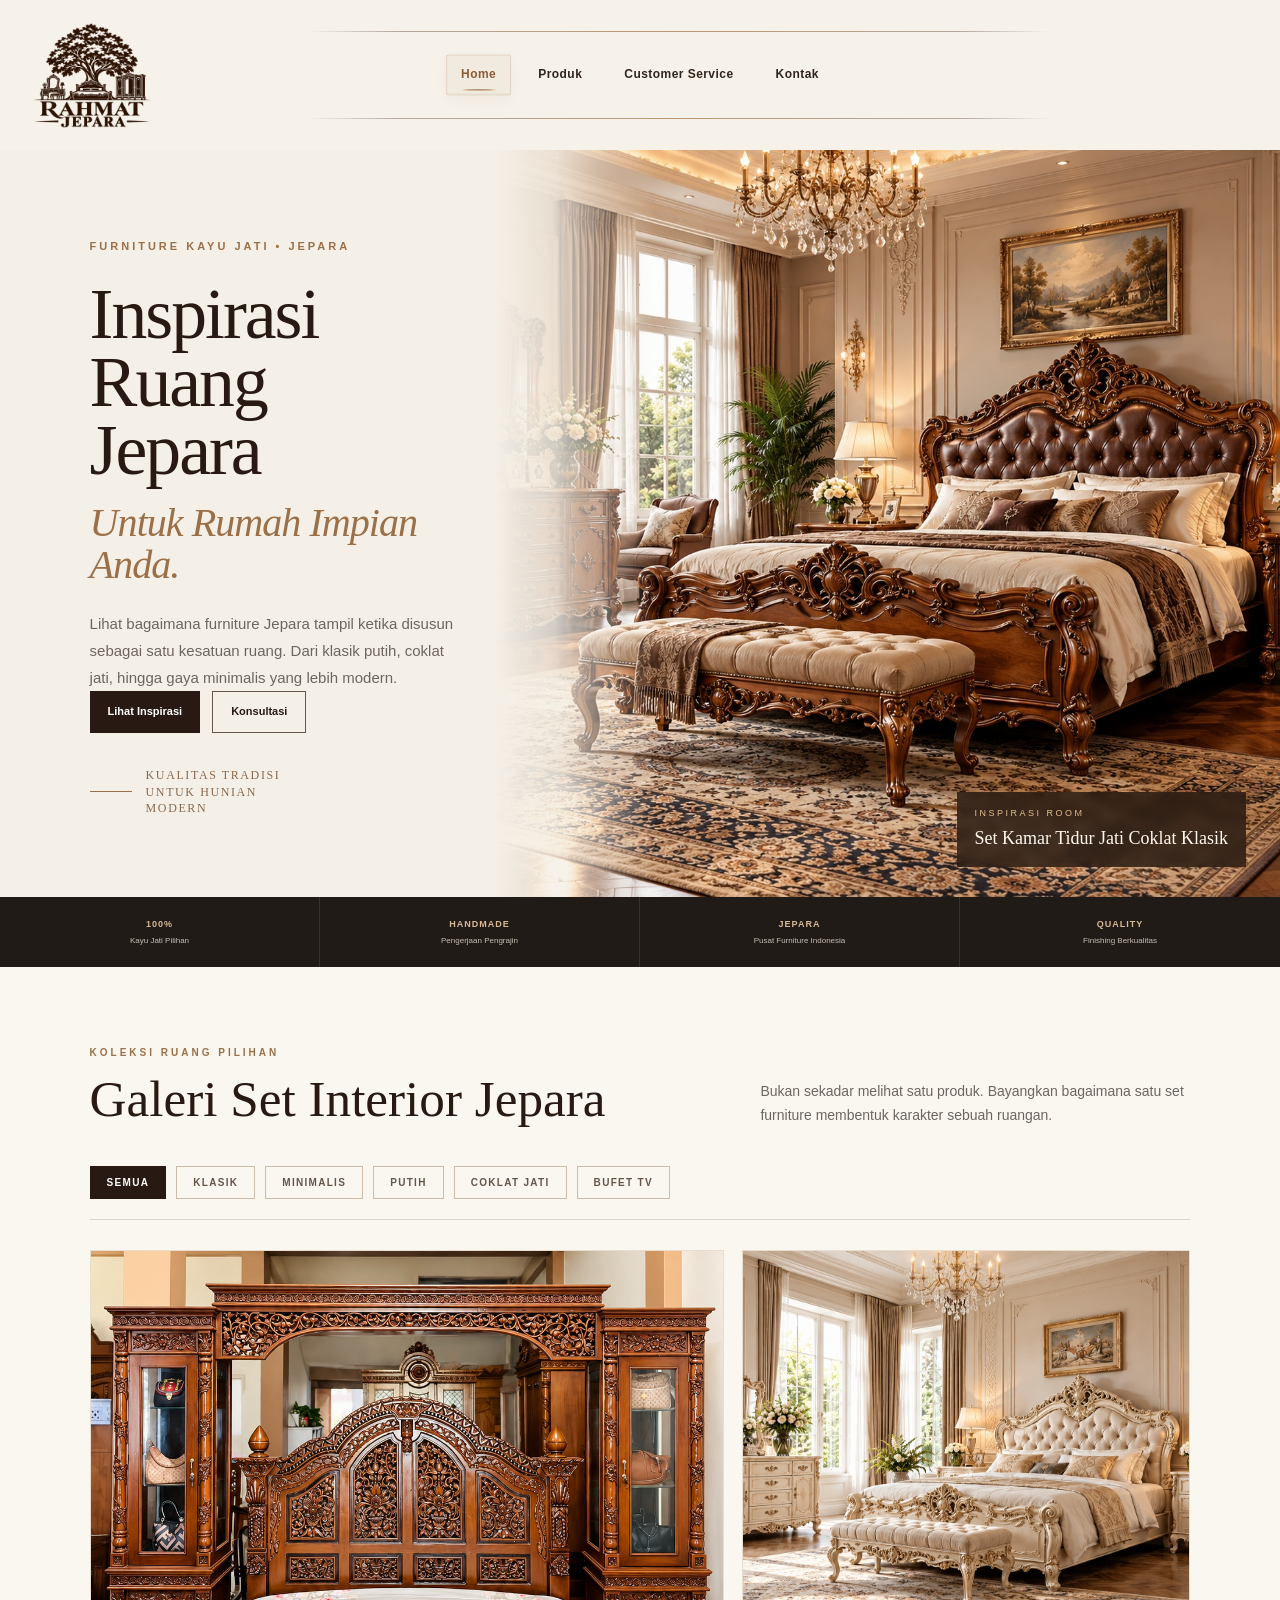
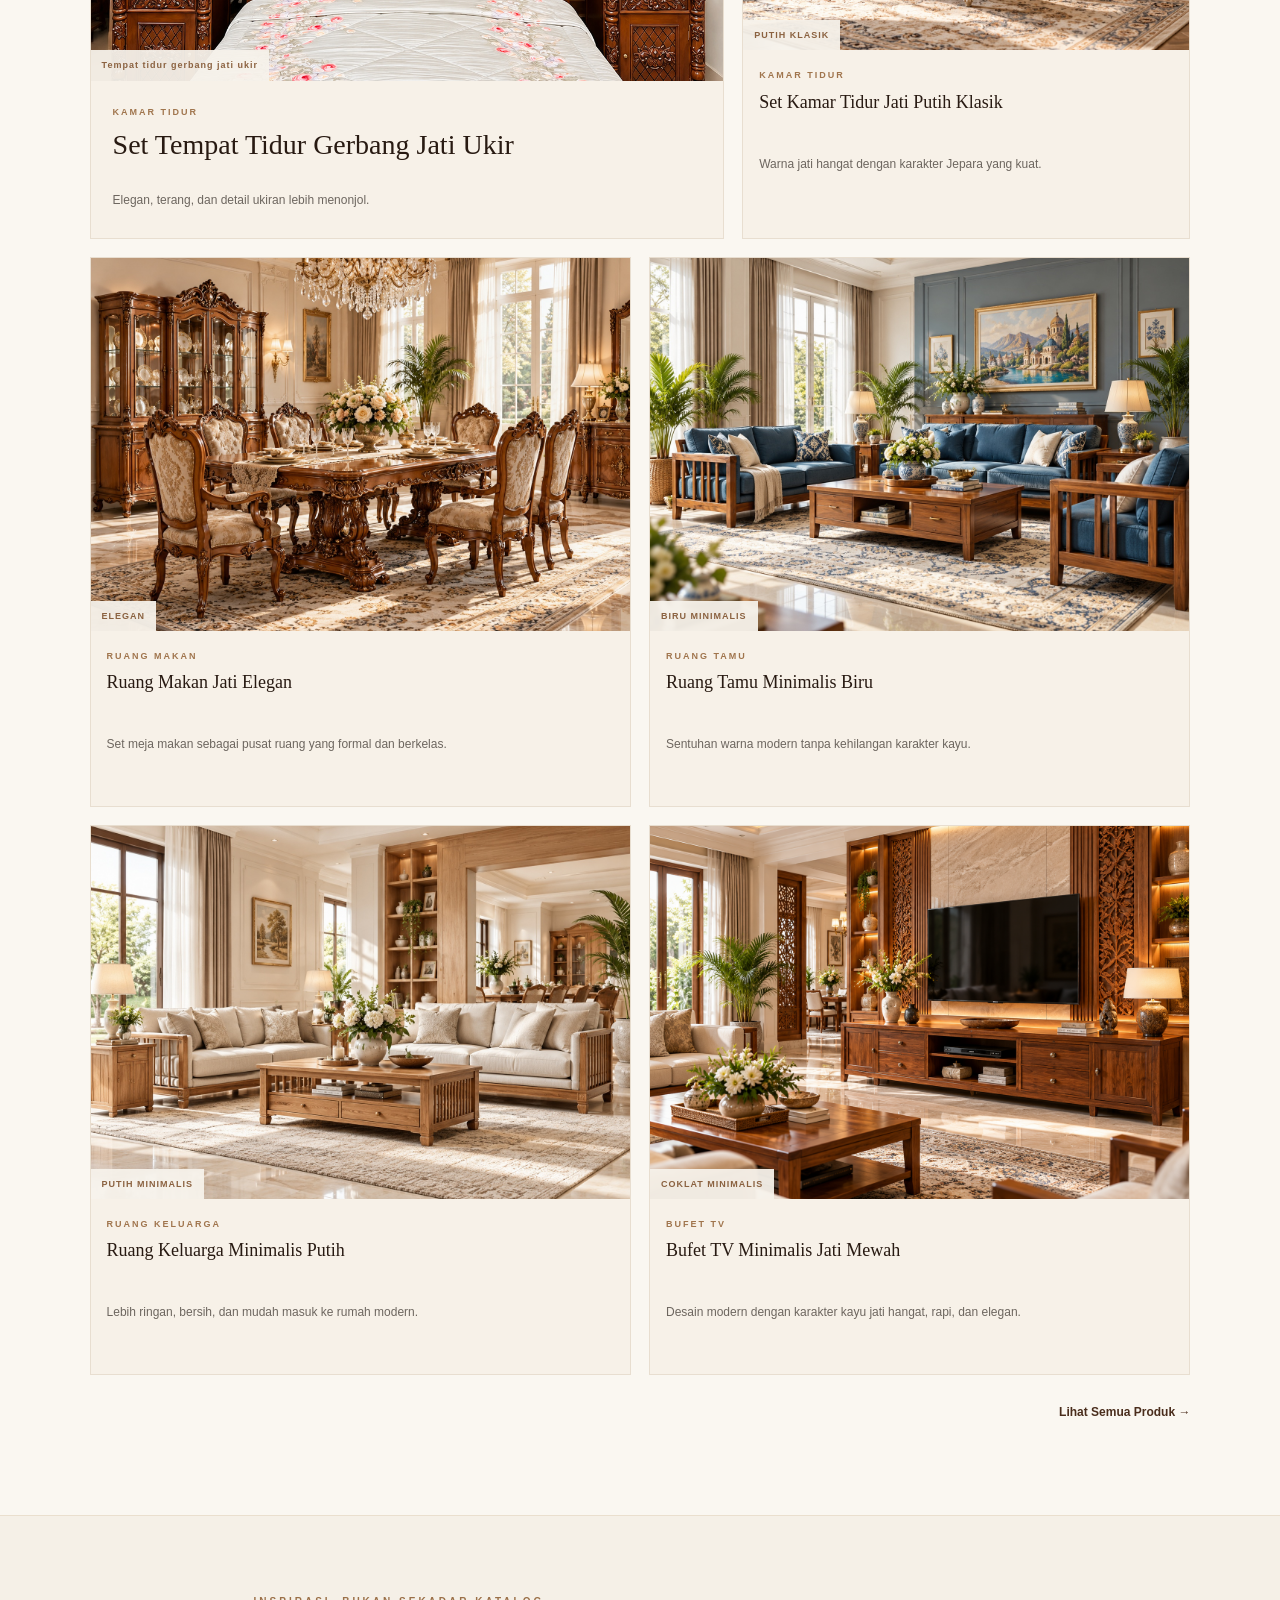
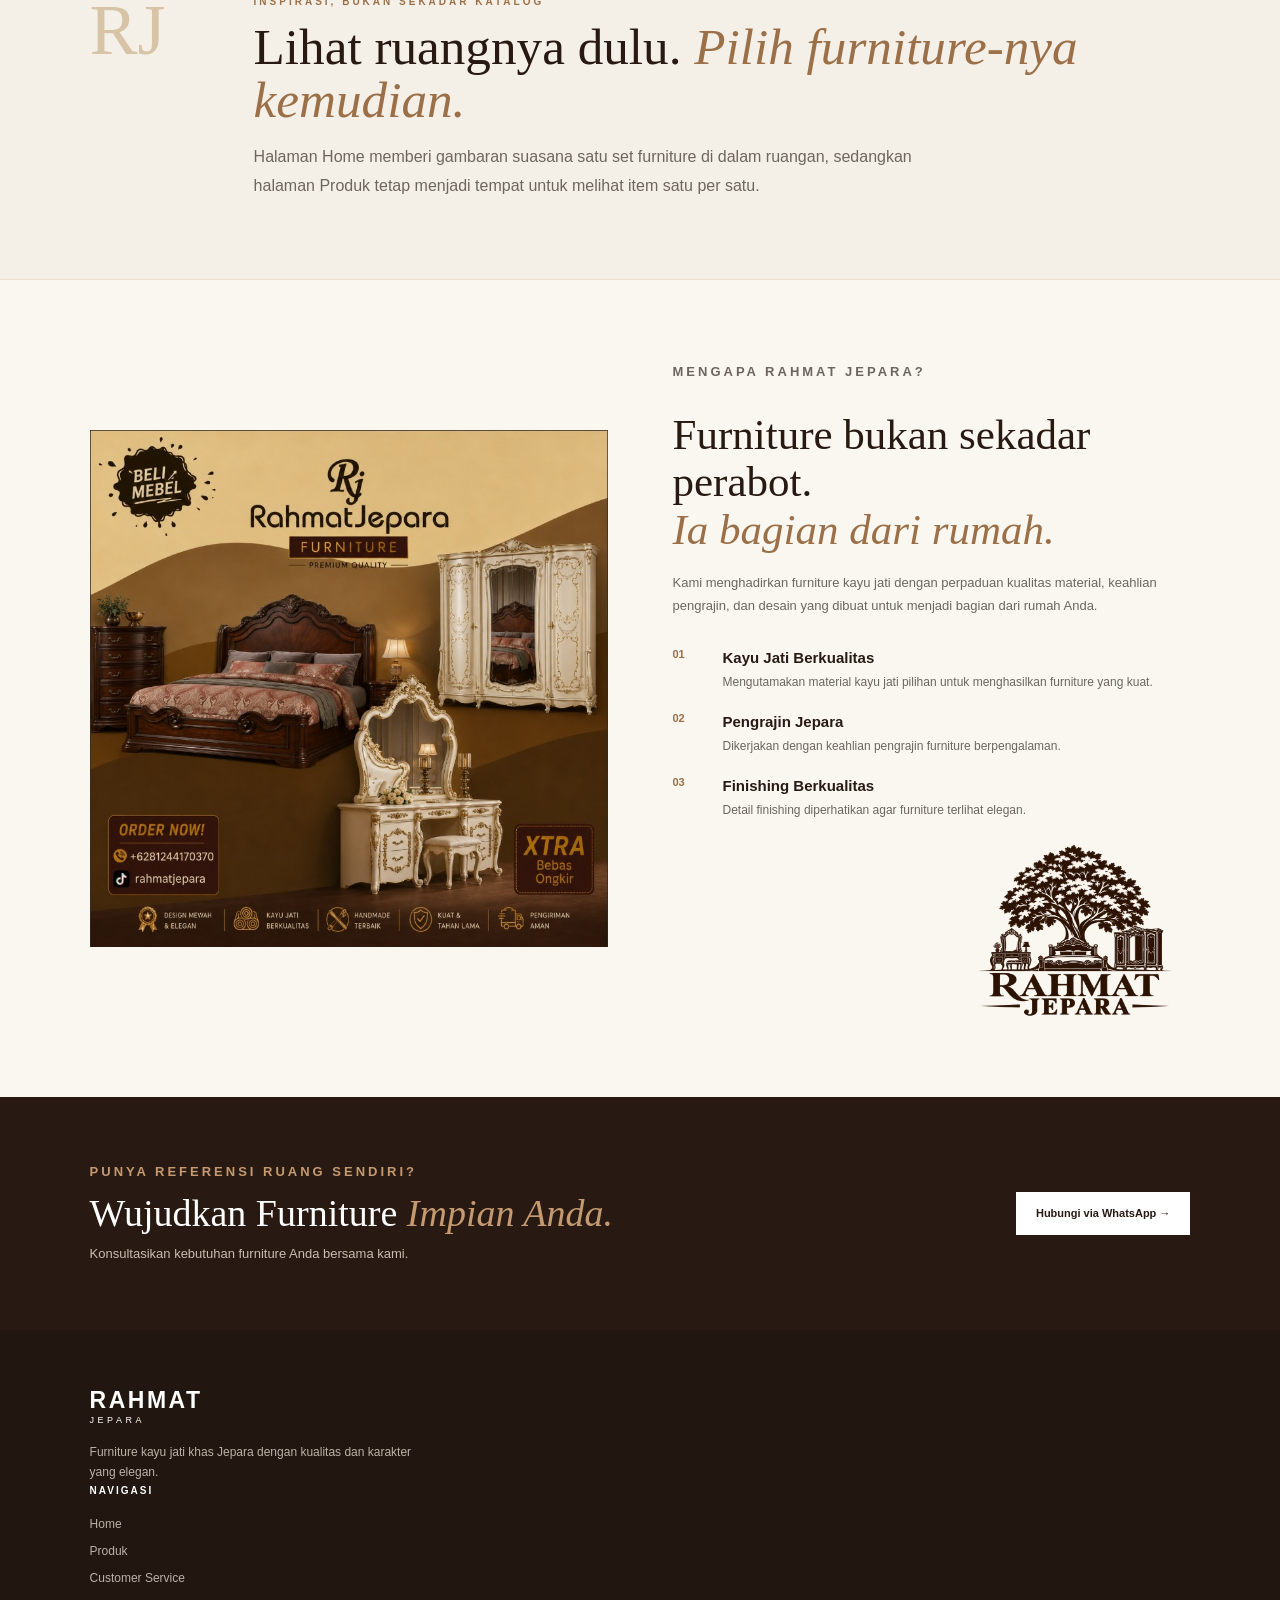
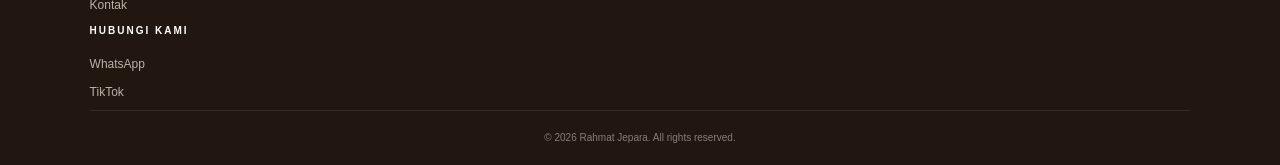
==== commit f1c40f3c: "Add files via upload" ====
--- a/index.html
+++ b/index.html
@@ -1,672 +1,392 @@
 <!DOCTYPE html>
 <html lang="id">
-
 <head>
     <meta charset="UTF-8">
     <meta name="viewport" content="width=device-width, initial-scale=1.0">
-
-    <title>Rahmat Jepara | Furniture Kayu Jati</title>
-
+    <title>Rahmat Jepara | Inspirasi Ruang</title>
     <link rel="stylesheet" href="css/style.css">
-</head>
-
-<body>
-
-
-    <!-- =========================
-         NAVBAR
-    ========================== -->
+    </head>
+<body class="home-inspirasi-page">
 
     <header class="navbar">
-
         <div class="nav-container">
-
             <a href="index.html" class="logo brand-logo" aria-label="Rahmat Jepara - Home">
                 <img src="images/logo-rahmat-jepara.png" alt="Rahmat Jepara Furniture">
             </a>
 
             <nav class="nav-menu" id="navMenu">
-
                 <a href="index.html" class="active">Home</a>
                 <a href="produk.html">Produk</a>
                 <a href="customer-service.html">Customer Service</a>
                 <a href="kontak.html">Kontak</a>
-
             </nav>
 
-            <button class="menu-toggle" id="menuToggle">
-                ☰
-            </button>
-
-        </div>
-
+            <button class="menu-toggle" id="menuToggle">☰</button>
+        </div>
     </header>
 
-
-
-    <!-- =========================
-         HERO
-    ========================== -->
-
-    <section class="hero">
-
-        <div class="hero-content">
-
-            <p class="hero-label">
-                FURNITURE KAYU JATI • JEPARA
-            </p>
-
-            <h1>
-                Keindahan Kayu Jati
-                <span>Untuk Rumah Impian.</span>
-            </h1>
-
-            <p class="hero-description">
-                Hadirkan furniture berkualitas dengan karakter kayu jati
-                khas Jepara untuk memperindah setiap sudut rumah Anda.
-            </p>
-
-            <div class="hero-buttons">
-
-                <a
-                    href="produk.html"
-                    class="button-primary"
-                >
-                    Lihat Produk
-                </a>
-
-                <a
-                    href="https://wa.me/6281244170370"
-                    class="button-secondary"
-                >
-                    Konsultasi
-                </a>
-
-            </div>
-
-        </div>
-
-
-        <div class="hero-visual">
-
-            <div class="hero-photo">
-
-                <img
-                    src="images/meja-makan-1.jpg"
-                    alt="Meja Makan Kayu Jati Rahmat Jepara"
-                >
-
-                <div class="hero-photo-label">
-
-                    <span>
-                        RAHMAT
-                    </span>
-
-                    <strong>
-                        JEPARA
-                    </strong>
-
-                </div>
-
-            </div>
-
-        </div>
-
-    </section>
-
-
-
-    <!-- =========================
-         TRUST BAR
-    ========================== -->
-
-    <section class="trust-bar">
-
-        <div>
-            <strong>100%</strong>
-            <span>Kayu Jati Pilihan</span>
-        </div>
-
-        <div>
-            <strong>HANDMADE</strong>
-            <span>Pengerjaan Pengrajin</span>
-        </div>
-
-        <div>
-            <strong>JEPARA</strong>
-            <span>Pusat Furniture Indonesia</span>
-        </div>
-
-        <div>
-            <strong>QUALITY</strong>
-            <span>Finishing Berkualitas</span>
-        </div>
-
-    </section>
-
-
-
-    <!-- =========================
-         PRODUK UNGGULAN
-    ========================== -->
-
-    <section class="products-section">
-
-        <div class="section-heading">
-
-            <div>
-
-                <p class="section-label">
-                    KOLEKSI KAMI
+    <main>
+        <section class="inspiration-hero">
+            <div class="inspiration-hero-copy">
+                <p class="hero-label">FURNITURE KAYU JATI • JEPARA</p>
+
+                <h1>
+                    Inspirasi Ruang
+                    <strong>Jepara</strong>
+                    <span>Untuk Rumah Impian Anda.</span>
+                </h1>
+
+                <p class="inspiration-intro">
+                    Lihat bagaimana furniture Jepara tampil ketika disusun sebagai satu kesatuan ruang.
+                    Dari klasik putih, coklat jati, hingga gaya minimalis yang lebih modern.
                 </p>
 
+                <div class="hero-buttons">
+                    <a href="#galeri-ruang" class="button-primary">Lihat Inspirasi</a>
+                    <a href="https://wa.me/6285362227009" class="button-secondary">Konsultasi</a>
+                </div>
+
+                <div class="hero-signature">
+                    <span></span>
+                    <p>Kualitas tradisi untuk hunian modern</p>
+                </div>
+            </div>
+
+            <div class="inspiration-hero-visual">
+                <img src="images-Home/set-kamar-coklat.jpg" alt="Inspirasi set kamar tidur jati putih klasik">
+                <div class="hero-room-label">
+                    <small>INSPIRASI ROOM</small>
+                    <strong>Set Kamar Tidur Jati Coklat Klasik</strong>
+                </div>
+            </div>
+        </section>
+
+        <section class="trust-bar">
+            <div>
+                <strong>100%</strong>
+                <span>Kayu Jati Pilihan</span>
+            </div>
+            <div>
+                <strong>HANDMADE</strong>
+                <span>Pengerjaan Pengrajin</span>
+            </div>
+            <div>
+                <strong>JEPARA</strong>
+                <span>Pusat Furniture Indonesia</span>
+            </div>
+            <div>
+                <strong>QUALITY</strong>
+                <span>Finishing Berkualitas</span>
+            </div>
+        </section>
+
+        <section class="room-gallery-section" id="galeri-ruang">
+            <div class="section-heading room-heading">
+                <div>
+                    <p class="section-label">KOLEKSI RUANG PILIHAN</p>
+                    <h2>Galeri Set Interior Jepara</h2>
+                </div>
+
+                <p class="room-heading-copy">
+                    Bukan sekadar melihat satu produk. Bayangkan bagaimana satu set furniture
+                    membentuk karakter sebuah ruangan.
+                </p>
+            </div>
+
+            <div class="room-style-tabs" aria-label="Pilihan gaya ruangan">
+                <button class="room-tab active" data-room-filter="semua">SEMUA</button>
+                <button class="room-tab" data-room-filter="klasik">KLASIK</button>
+                <button class="room-tab" data-room-filter="minimalis">MINIMALIS</button>
+                <button class="room-tab" data-room-filter="putih">PUTIH</button>
+                <button class="room-tab" data-room-filter="coklat">COKLAT JATI</button>
+                <button class="room-tab" data-room-filter="minimalis">BUFET TV</button>
+            </div>
+
+            <div class="room-grid">
+                <article class="room-card" data-room-style="klasik putih" data-lightbox-src="images/koleksi-09-1.jpg" data-lightbox-title="Set Tempat Tidur Gerbang Jati Ukir">
+                    <div class="room-card-image">
+                        <img src="images/koleksi-09-1.jpg" alt="Set Tempat Tidur Gerbang Jati Ukir">
+                        <div class="room-tone">Tempat tidur gerbang jati ukir</div>
+                    </div>
+                    <div class="room-card-body">
+                        <p>KAMAR TIDUR</p>
+                        <h3>Set Tempat Tidur Gerbang Jati Ukir</h3>
+                        <span>Elegan, terang, dan detail ukiran lebih menonjol.</span>
+                    </div>
+                </article>
+
+                <article class="room-card" data-room-style="klasik coklat" data-lightbox-src="images-Home/set-kamar-putih.jpg" data-lightbox-title="Set Kamar Tidur Jati Coklat Klasik">
+                    <div class="room-card-image">
+                        <img src="images-Home/set-kamar-putih.jpg" alt="Set kamar tidur jati coklat klasik">
+                        <div class="room-tone">PUTIH KLASIK</div>
+                    </div>
+                    <div class="room-card-body">
+                        <p>KAMAR TIDUR</p>
+                        <h3>Set Kamar Tidur Jati Putih Klasik</h3>
+                        <span>Warna jati hangat dengan karakter Jepara yang kuat.</span>
+                    </div>
+                </article>
+
+                <article class="room-card" data-room-style="klasik coklat" data-lightbox-src="images-Home/ruang-makan-jati.jpg" data-lightbox-title="Ruang Makan Jati Elegan">
+                    <div class="room-card-image">
+                        <img src="images-Home/ruang-makan-jati.jpg" alt="Inspirasi ruang makan jati elegan">
+                        <div class="room-tone">ELEGAN</div>
+                    </div>
+                    <div class="room-card-body">
+                        <p>RUANG MAKAN</p>
+                        <h3>Ruang Makan Jati Elegan</h3>
+                        <span>Set meja makan sebagai pusat ruang yang formal dan berkelas.</span>
+                    </div>
+                </article>
+
+                <article class="room-card" data-room-style="minimalis" data-lightbox-src="images-Home/ruang-tamu-biru.jpg" data-lightbox-title="Ruang Tamu Minimalis Biru">
+                    <div class="room-card-image">
+                        <img src="images-Home/ruang-tamu-biru.jpg" alt="Inspirasi ruang tamu minimalis biru">
+                        <div class="room-tone">BIRU MINIMALIS</div>
+                    </div>
+                    <div class="room-card-body">
+                        <p>RUANG TAMU</p>
+                        <h3>Ruang Tamu Minimalis Biru</h3>
+                        <span>Sentuhan warna modern tanpa kehilangan karakter kayu.</span>
+                    </div>
+                </article>
+
+                <article class="room-card" data-room-style="minimalis putih" data-lightbox-src="images-Home/ruang-keluarga-putih.jpg" data-lightbox-title="Ruang Keluarga Minimalis Putih">
+                    <div class="room-card-image">
+                        <img src="images-Home/ruang-keluarga-putih.jpg" alt="Inspirasi ruang keluarga minimalis putih">
+                        <div class="room-tone">PUTIH MINIMALIS</div>
+                    </div>
+                    <div class="room-card-body">
+                        <p>RUANG KELUARGA</p>
+                        <h3>Ruang Keluarga Minimalis Putih</h3>
+                        <span>Lebih ringan, bersih, dan mudah masuk ke rumah modern.</span>
+                    </div>
+                </article>
+
+                <article class="room-card" data-room-style="minimalis coklat" data-lightbox-src="images-Home/bufet-tv-jati-minimalis.jpg" data-lightbox-title="Bufet TV Minimalis Jati Mewah">
+                    <div class="room-card-image">
+                        <img src="images-Home/bufet-tv-jati-minimalis.jpg" alt="Inspirasi bufet TV minimalis jati coklat mewah">
+                        <div class="room-tone">COKLAT MINIMALIS</div>
+                    </div>
+                    <div class="room-card-body">
+                        <p>BUFET TV</p>
+                        <h3>Bufet TV Minimalis Jati Mewah</h3>
+                        <span>Desain modern dengan karakter kayu jati hangat, rapi, dan elegan.</span>
+                    </div>
+                </article>
+            </div>
+
+            <div class="room-gallery-footer">
+                <a href="produk.html" class="view-all">Lihat Semua Produk →</a>
+            </div>
+        </section>
+
+        <section class="room-philosophy">
+            <div class="room-philosophy-number">RJ</div>
+            <div class="room-philosophy-content">
+                <p class="section-label">INSPIRASI, BUKAN SEKADAR KATALOG</p>
                 <h2>
-                    Furniture Pilihan
+                    Lihat ruangnya dulu.
+                    <span>Pilih furniture-nya kemudian.</span>
                 </h2>
-
-            </div>
-
-            <a
-                href="produk.html"
-                class="view-all"
-            >
-                Lihat Semua Produk →
+                <p>
+                    Halaman Home memberi gambaran suasana satu set furniture di dalam ruangan,
+                    sedangkan halaman Produk tetap menjadi tempat untuk melihat item satu per satu.
+                </p>
+            </div>
+        </section>
+
+        <section class="why-section">
+            <div class="why-image">
+                <img src="images/banner-rahmat-jepara.jpg" alt="Rahmat Jepara Furniture"
+                    style="width:100%;height:100%;object-fit:cover;display:block;">
+            </div>
+
+            <div class="why-content">
+                <p class="section-label">MENGAPA RAHMAT JEPARA?</p>
+
+                <h2>
+                    Furniture bukan sekadar perabot.
+                    <span>Ia bagian dari rumah.</span>
+                </h2>
+
+                <p>
+                    Kami menghadirkan furniture kayu jati dengan perpaduan kualitas material,
+                    keahlian pengrajin, dan desain yang dibuat untuk menjadi bagian dari rumah Anda.
+                </p>
+
+                <div class="features">
+                    <div class="feature">
+                        <div class="feature-number">01</div>
+                        <div>
+                            <h3>Kayu Jati Berkualitas</h3>
+                            <p>Mengutamakan material kayu jati pilihan untuk menghasilkan furniture yang kuat.</p>
+                        </div>
+                    </div>
+
+                    <div class="feature">
+                        <div class="feature-number">02</div>
+                        <div>
+                            <h3>Pengrajin Jepara</h3>
+                            <p>Dikerjakan dengan keahlian pengrajin furniture berpengalaman.</p>
+                        </div>
+                    </div>
+
+                    <div class="feature">
+                        <div class="feature-number">03</div>
+                        <div>
+                            <h3>Finishing Berkualitas</h3>
+                            <p>Detail finishing diperhatikan agar furniture terlihat elegan.</p>
+                        </div>
+                    </div>
+                </div>
+
+                <div class="why-brand-logo">
+                    <img src="images/logo-rahmat-jepara.png" alt="Logo Rahmat Jepara Furniture">
+                </div>
+            </div>
+        </section>
+
+        <section class="cta-section">
+            <div>
+                <p class="section-label">PUNYA REFERENSI RUANG SENDIRI?</p>
+                <h2>
+                    Wujudkan Furniture
+                    <span>Impian Anda.</span>
+                </h2>
+                <p>Konsultasikan kebutuhan furniture Anda bersama kami.</p>
+            </div>
+
+            <a href="https://wa.me/6285362227009" class="button-light">
+                Hubungi via WhatsApp →
             </a>
-
-        </div>
-
-
-        <div class="product-grid">
-
-
-            <!-- PRODUK 01 -->
-
-            <div class="product-card">
-
-                <div class="product-image">
-
-                    <img
-                        src="images/meja-makan-1.jpg"
-                        alt="Meja Makan Kayu Jati"
-                    >
-
-                    <div class="image-number">
-                        01
-                    </div>
-
-                </div>
-
-                <div class="product-info">
-
-                    <p>
-                        KOLEKSI 01
-                    </p>
-
-                    <h3>
-                        Meja Makan Jati
-                    </h3>
-
-                    <span>
-                        Kayu jati solid • Handmade
-                    </span>
-
-                </div>
-
-            </div>
-
-
-
-            <!-- PRODUK 02 -->
-
-            <div class="product-card">
-
-                <div class="product-image">
-
-                    <img
-                        src="images/meja-rias-1.jpg"
-                        alt="Meja Rias Kayu Jati"
-                    >
-
-                    <div class="image-number">
-                        02
-                    </div>
-
-                </div>
-
-                <div class="product-info">
-
-                    <p>
-                        KOLEKSI 02
-                    </p>
-
-                    <h3>
-                        Meja Rias Jati
-                    </h3>
-
-                    <span>
-                        Desain elegan • Kayu solid
-                    </span>
-
-                </div>
-
-            </div>
-
-
-
-            <!-- PRODUK 03 -->
-
-            <div class="product-card">
-
-                <div class="product-image">
-
-                    <img
-                        src="images/tempat-tidur-1.jpg"
-                        alt="Tempat Tidur Kayu Jati"
-                    >
-
-                    <div class="image-number">
-                        03
-                    </div>
-
-                </div>
-
-                <div class="product-info">
-
-                    <p>
-                        KOLEKSI 03
-                    </p>
-
-                    <h3>
-                        Tempat Tidur Jati
-                    </h3>
-
-                    <span>
-                        Kayu jati solid • Desain elegan
-                    </span>
-
-                </div>
-
-            </div>
-
-
-
-            <!-- PRODUK 04 -->
-
-            <div class="product-card">
-
-                <div class="product-image">
-
-                    <img
-                        src="images/kursi-tamu-1.jpg"
-                        alt="Kursi Tamu Kayu Jati"
-                    >
-
-                    <div class="image-number">
-                        04
-                    </div>
-
-                </div>
-
-                <div class="product-info">
-
-                    <p>
-                        KOLEKSI 04
-                    </p>
-
-                    <h3>
-                        Kursi Tamu Jati
-                    </h3>
-
-                    <span>
-                        Handmade • Kayu jati solid
-                    </span>
-
-                </div>
-
-            </div>
-
-        </div>
-
-    </section>
-
-
-
-    <!-- =========================
-         GALERI
-    ========================== -->
-
-    <section class="gallery-section">
-
-        <div class="section-heading gallery-heading">
-
-            <div>
-
-                <p class="section-label">
-                    DETAIL FURNITURE
-                </p>
-
-                <h2>
-                    Lihat Lebih Dekat
-                </h2>
-
-            </div>
-
-            <p class="gallery-description">
-                Setiap sudut furniture memiliki karakter dan detail
-                pengerjaan yang berbeda.
-            </p>
-
-        </div>
-
-
-        <div class="gallery-grid">
-
-
-            <div class="gallery-item large">
-
-                <img
-                    src="images/meja-makan-2.jpg"
-                    alt="Detail Meja Makan Kayu Jati"
-                >
-
-                <div class="gallery-caption">
-                    Meja Makan Jati
-                </div>
-
-            </div>
-
-
-            <div class="gallery-item">
-
-                <img
-                    src="images/meja-rias-2.jpg"
-                    alt="Detail Meja Rias Kayu Jati"
-                >
-
-                <div class="gallery-caption">
-                    Meja Rias Jati
-                </div>
-
-            </div>
-
-
-            <div class="gallery-item">
-
-                <img
-                    src="images/kursi-tamu-2.jpg"
-                    alt="Detail Kursi Tamu Kayu Jati"
-                >
-
-                <div class="gallery-caption">
-                    Kursi Tamu Jati
-                </div>
-
-            </div>
-
-        </div>
-
-    </section>
-
-
-
-    <!-- =========================
-         WHY US
-    ========================== -->
-
-    <section class="why-section">
-
-        <div class="why-image">
-
-            <img
-                src="images/banner-rahmat-jepara.jpg"
-                alt="Rahmat Jepara Furniture"
-                style="
-                    width:100%;
-                    height:100%;
-                    object-fit:cover;
-                    display:block;
-                "
-            >
-
-        </div>
-
-
-        <div class="why-content">
-
-            <p class="section-label">
-                MENGAPA RAHMAT JEPARA?
-            </p>
-
-            <h2>
-                Furniture bukan sekadar perabot.
-                <span>Ia bagian dari rumah.</span>
-            </h2>
-
-            <p>
-                Kami menghadirkan furniture kayu jati dengan perpaduan
-                kualitas material, keahlian pengrajin, dan desain yang
-                dibuat untuk menjadi bagian dari rumah Anda.
-            </p>
-
-
-            <div class="features">
-
-
-                <div class="feature">
-
-                    <div class="feature-number">
-                        01
-                    </div>
-
-                    <div>
-
-                        <h3>
-                            Kayu Jati Berkualitas
-                        </h3>
-
-                        <p>
-                            Mengutamakan material kayu jati pilihan
-                            untuk menghasilkan furniture yang kuat.
-                        </p>
-
-                    </div>
-
-                </div>
-
-
-                <div class="feature">
-
-                    <div class="feature-number">
-                        02
-                    </div>
-
-                    <div>
-
-                        <h3>
-                            Pengrajin Jepara
-                        </h3>
-
-                        <p>
-                            Dikerjakan dengan keahlian pengrajin
-                            furniture berpengalaman.
-                        </p>
-
-                    </div>
-
-                </div>
-
-
-                <div class="feature">
-
-                    <div class="feature-number">
-                        03
-                    </div>
-
-                    <div>
-
-                        <h3>
-                            Finishing Berkualitas
-                        </h3>
-
-                        <p>
-                            Detail finishing diperhatikan agar
-                            furniture terlihat elegan.
-                        </p>
-
-                    </div>
-
-                </div>
-
-
-            </div>
-
-            <!-- LOGO BRAND BESAR KHUSUS SECTION MENGAPA RAHMAT JEPARA -->
-            <div
-                style="
-                    display: flex;
-                    justify-content: flex-end;
-                    align-items: center;
-                    margin-top: 24px;
-                "
-            >
-                <img
-                    src="images/logo-rahmat-jepara.png"
-                    alt="Logo Rahmat Jepara Furniture"
-                    style="
-                        width: 230px;
-                        max-width: 48%;
-                        height: auto;
-                        object-fit: contain;
-                        display: block;
-                    "
-                >
-            </div>
-
-        </div>
-
-    </section>
-
-
-
-    <!-- =========================
-         CTA
-    ========================== -->
-
-    <section class="cta-section">
-
-        <div>
-
-            <p class="section-label">
-                PUNYA DESAIN SENDIRI?
-            </p>
-
-            <h2>
-                Wujudkan Furniture
-                <span>Impian Anda.</span>
-            </h2>
-
-            <p>
-                Konsultasikan kebutuhan furniture Anda bersama kami.
-            </p>
-
-        </div>
-
-
-        <a
-            href="https://wa.me/6281244170370"
-            class="button-light"
-        >
-            Hubungi via WhatsApp →
-        </a>
-
-    </section>
-
-
-
-    <!-- =========================
-         FOOTER
-    ========================== -->
+        </section>
+    </main>
+
+
+    <div class="home-lightbox" id="homeLightbox" aria-hidden="true">
+        <div class="home-lightbox-backdrop" data-lightbox-close></div>
+        <div class="home-lightbox-dialog" role="dialog" aria-modal="true" aria-labelledby="homeLightboxTitle">
+            <button class="home-lightbox-close" type="button" aria-label="Tutup" data-lightbox-close>×</button>
+            <figure class="home-lightbox-figure">
+                <img id="homeLightboxImage" src="" alt="">
+                <figcaption id="homeLightboxTitle"></figcaption>
+            </figure>
+        </div>
+    </div>
 
     <footer class="footer">
-
         <div class="footer-brand">
-
             <div class="logo footer-logo">
-
-                <span>
-                    RAHMAT
-                </span>
-
-                <small>
-                    JEPARA
-                </small>
-
-            </div>
-
-            <p>
-                Furniture kayu jati khas Jepara
-                dengan kualitas dan karakter yang elegan.
-            </p>
-
-        </div>
-
+                <span>RAHMAT</span>
+                <small>JEPARA</small>
+            </div>
+            <p>Furniture kayu jati khas Jepara dengan kualitas dan karakter yang elegan.</p>
+        </div>
 
         <div class="footer-column">
-
-            <h4>
-                NAVIGASI
-            </h4>
-
-            <a href="index.html">
-                Home
-            </a>
-
-            <a href="produk.html">
-                Produk
-            </a>
-
-            <a href="customer-service.html">
-                Customer Service
-            </a>
-
-            <a href="kontak.html">
-                Kontak
-            </a>
-
-        </div>
-
+            <h4>NAVIGASI</h4>
+            <a href="index.html">Home</a>
+            <a href="produk.html">Produk</a>
+            <a href="customer-service.html">Customer Service</a>
+            <a href="kontak.html">Kontak</a>
+        </div>
 
         <div class="footer-column">
-
-            <h4>
-                HUBUNGI KAMI
-            </h4>
-
-            <a href="https://wa.me/6281244170370">
-                WhatsApp
-            </a>
-
-            <a href="https://www.tiktok.com/@rahmatjepara">
-                TikTok
-            </a>
-
-        </div>
-
+            <h4>HUBUNGI KAMI</h4>
+            <a href="https://wa.me/6285362227009">WhatsApp</a>
+            <a href="https://www.tiktok.com/@rahmatjepara">TikTok</a>
+        </div>
 
         <div class="footer-bottom">
-
-            <p>
-                © 2026 Rahmat Jepara. All rights reserved.
-            </p>
-
-        </div>
-
+            <p>© 2026 Rahmat Jepara. All rights reserved.</p>
+        </div>
     </footer>
 
-
-
     <script src="js/script.js"></script>
+    <script>
+        // Filter Galeri Set Interior
+        const roomTabs = document.querySelectorAll(".room-tab");
+        const roomCards = document.querySelectorAll(".room-card");
+
+        roomTabs.forEach((tab) => {
+            tab.addEventListener("click", () => {
+                const filter = tab.dataset.roomFilter;
+                roomTabs.forEach((item) => item.classList.remove("active"));
+                tab.classList.add("active");
+
+                roomCards.forEach((card) => {
+                    const styles = (card.dataset.roomStyle || "").split(" ");
+                    const show = filter === "semua" || styles.includes(filter);
+                    card.classList.toggle("room-hidden", !show);
+                });
+            });
+        });
+
+        // Lightbox Home: satu gambar saja, tanpa slider
+        const lightbox = document.getElementById("homeLightbox");
+        const lightboxImage = document.getElementById("homeLightboxImage");
+        const lightboxTitle = document.getElementById("homeLightboxTitle");
+        const lightboxCards = Array.from(
+            document.querySelectorAll(".room-card[data-lightbox-src]")
+        );
+
+        function openLightbox(card) {
+            const imageSrc = card.dataset.lightboxSrc;
+            const imageTitle = card.dataset.lightboxTitle || "Inspirasi interior Rahmat Jepara";
+
+            lightboxImage.src = imageSrc;
+            lightboxImage.alt = imageTitle;
+            lightboxTitle.textContent = imageTitle;
+
+            lightbox.classList.add("open");
+            lightbox.setAttribute("aria-hidden", "false");
+            document.body.classList.add("lightbox-open");
+        }
+
+        function closeLightbox() {
+            lightbox.classList.remove("open");
+            lightbox.setAttribute("aria-hidden", "true");
+            document.body.classList.remove("lightbox-open");
+
+            // kosongkan setelah animasi/penutupan agar tidak flash gambar lama
+            setTimeout(() => {
+                if (!lightbox.classList.contains("open")) {
+                    lightboxImage.src = "";
+                }
+            }, 150);
+        }
+
+        lightboxCards.forEach((card) => {
+            card.setAttribute("tabindex", "0");
+            card.setAttribute("role", "button");
+
+            card.addEventListener("click", () => {
+                openLightbox(card);
+            });
+
+            card.addEventListener("keydown", (event) => {
+                if (event.key === "Enter" || event.key === " ") {
+                    event.preventDefault();
+                    openLightbox(card);
+                }
+            });
+        });
+
+        document.querySelectorAll("[data-lightbox-close]").forEach((item) => {
+            item.addEventListener("click", closeLightbox);
+        });
+
+        document.addEventListener("keydown", (event) => {
+            if (!lightbox.classList.contains("open")) return;
+
+            if (event.key === "Escape") {
+                closeLightbox();
+            }
+        });
+    </script>
+
+    <script src="js/reveal.js"></script>
 
 </body>
-
-</html>+</html>
--- a/css/style.css
+++ b/css/style.css
@@ -2005,68 +2005,85 @@
     }
 
 
+    /* =====================================================
+       MOBILE NAVBAR HORIZONTAL
+       Tetap menyamping, lebih ke tengah, tidak nempel pojok kanan
+    ===================================================== */
+
     .menu-toggle {
-        display: block;
-
-        position: absolute;
-
-        right: 20px;
-        top: 50%;
-
-        transform: translateY(-50%);
-
-        z-index: 10002;
+        display: none !important;
     }
 
 
     .navbar .nav-menu {
-        position: absolute;
-
-        left: 0;
-        top: 70px;
-
-        width: 100%;
-
-        transform: none;
-
-        display: none;
-
-        flex-direction: column;
-
-        align-items: center;
-
-        gap: 0;
-
-        padding: 12px 20px 18px;
-
-        background: #f7f3eb;
-
-        border-top: 1px solid rgba(0,0,0,0.04);
-
-        box-shadow:
-            0 10px 20px rgba(0,0,0,0.07);
+        position: absolute !important;
+
+        top: 50% !important;
+
+        /*
+           Posisi dipatok ke layar HP, bukan ke sisi kanan container.
+           Hasilnya menu tetap horizontal tetapi lebih masuk ke tengah.
+        */
+        left: 50vw !important;
+        right: auto !important;
+
+        transform: translate(-41%, -50%) !important;
+
+        width: auto !important;
+        max-width: calc(100vw - 145px) !important;
+
+        display: flex !important;
+        flex-direction: row !important;
+
+        align-items: center !important;
+        justify-content: center !important;
+
+        gap: clamp(7px, 1.9vw, 12px) !important;
+
+        margin: 0 !important;
+        padding: 0 !important;
+
+        background: transparent !important;
+
+        border: none !important;
+        box-shadow: none !important;
+
+        white-space: nowrap !important;
+
+        z-index: 10000;
     }
 
 
     .navbar .nav-menu.active {
-        display: flex;
+        display: flex !important;
     }
 
 
     .navbar .nav-menu a {
-        width: 100%;
-
-        padding: 12px 5px;
-
-        text-align: center;
+        width: auto !important;
+
+        margin: 0 !important;
+        padding: 8px 0 !important;
+
+        text-align: center !important;
+
+        font-size: clamp(9px, 2.35vw, 11px) !important;
+        font-weight: 600;
+
+        text-transform: uppercase !important;
+        letter-spacing: 0.04em;
+
+        white-space: nowrap !important;
+
+        line-height: 1.2;
     }
 
 
     .navbar .nav-menu a.active::after {
-        left: 43%;
-        right: 43%;
-
-        bottom: 3px;
+        left: 15%;
+        right: 15%;
+
+        bottom: 1px;
     }
 
 
@@ -2588,3 +2605,1091 @@
         top: 84px;
     }
 }
+
+/* =========================================================
+   MOBILE NAVBAR FINAL FIX
+   Menu tetap satu baris seperti desktop, tanpa dropdown
+========================================================= */
+@media (max-width: 768px) {
+    .navbar,
+    .navbar .nav-container,
+    .nav-container {
+        height: 104px !important;
+    }
+
+    .navbar .nav-container .brand-logo {
+        left: 10px !important;
+        top: 50% !important;
+        width: 88px !important;
+        height: 88px !important;
+        transform: translateY(-50%) !important;
+    }
+
+    .navbar .menu-toggle,
+    .menu-toggle {
+        display: none !important;
+    }
+
+    .navbar .nav-menu {
+        position: absolute !important;
+        left: 108px !important;
+        right: 10px !important;
+        top: 50% !important;
+        width: auto !important;
+        height: auto !important;
+        transform: translateY(-50%) !important;
+
+        display: flex !important;
+        flex-direction: row !important;
+        align-items: center !important;
+        justify-content: flex-end !important;
+
+        gap: 10px !important;
+        padding: 0 !important;
+        margin: 0 !important;
+
+        background: transparent !important;
+        border: 0 !important;
+        box-shadow: none !important;
+        white-space: nowrap !important;
+    }
+
+    .navbar .nav-menu a {
+        width: auto !important;
+        padding: 8px 0 !important;
+        margin: 0 !important;
+        font-size: 10px !important;
+        line-height: 1.2 !important;
+        text-align: center !important;
+        white-space: nowrap !important;
+    }
+
+    .navbar .nav-menu a.active::after {
+        left: 0 !important;
+        right: 0 !important;
+        bottom: 2px !important;
+    }
+}
+
+@media (max-width: 420px) {
+    .navbar .nav-container .brand-logo {
+        left: 8px !important;
+        width: 82px !important;
+        height: 82px !important;
+    }
+
+    .navbar .nav-menu {
+        left: 98px !important;
+        right: 8px !important;
+        gap: 7px !important;
+    }
+
+    .navbar .nav-menu a {
+        font-size: 9px !important;
+    }
+}
+
+
+/* =========================================================
+   NAVBAR LUXURY MICRO-INTERACTION
+   FINAL OVERRIDE - aman untuk semua halaman
+========================================================= */
+
+@media (min-width: 769px) {
+    .navbar .nav-menu {
+        gap: 12px;
+    }
+
+    .navbar .nav-menu a {
+        position: relative;
+        padding: 10px 14px;
+        border: 1px solid transparent;
+        border-radius: 2px;
+        color: #30241c;
+        font-size: 12px;
+        font-weight: 600;
+        letter-spacing: 0.45px;
+        transition:
+            color 0.24s ease,
+            background 0.24s ease,
+            border-color 0.24s ease,
+            transform 0.24s ease,
+            box-shadow 0.24s ease;
+    }
+
+    .navbar .nav-menu a::before {
+        content: "";
+        position: absolute;
+        left: 50%;
+        bottom: 4px;
+        width: calc(100% - 28px);
+        height: 1px;
+        background: #9b7048;
+        transform: translateX(-50%) scaleX(0);
+        transform-origin: center;
+        transition: transform 0.24s ease;
+    }
+
+    .navbar .nav-menu a:hover {
+        color: #7f5837;
+        background: rgba(155, 112, 72, 0.055);
+        border-color: rgba(155, 112, 72, 0.18);
+        transform: translateY(-1px);
+    }
+
+    .navbar .nav-menu a:hover::before,
+    .navbar .nav-menu a.active::before {
+        transform: translateX(-50%) scaleX(1);
+    }
+
+    .navbar .nav-menu a.active {
+        color: #8f633e;
+        background: rgba(155, 112, 72, 0.075);
+        border-color: rgba(155, 112, 72, 0.20);
+        box-shadow: inset 0 -1px 0 rgba(155, 112, 72, 0.18);
+    }
+
+    /* Matikan garis active lama supaya tidak dobel. */
+    .navbar .nav-menu a.active::after {
+        display: none;
+    }
+}
+
+/* Mobile tetap ringkas agar 4 menu muat satu baris. */
+@media (max-width: 768px) {
+    .navbar .nav-menu a {
+        border: 0 !important;
+        border-radius: 0 !important;
+        background: transparent !important;
+        box-shadow: none !important;
+        letter-spacing: 0 !important;
+        transform: none !important;
+    }
+
+    .navbar .nav-menu a::before {
+        display: none !important;
+    }
+
+    .navbar .nav-menu a.active {
+        color: #9b7048 !important;
+    }
+}
+
+/* =========================================================
+   RAHMAT JEPARA — HOME INSPIRASI TEST
+   File ini hanya menambah gaya untuk Home baru.
+   style.css utama TIDAK perlu diubah untuk test ini.
+========================================================= */
+
+.home-inspirasi-page {
+    background: var(--cream);
+}
+
+.inspiration-hero {
+    min-height: 560px;
+    display: grid;
+    grid-template-columns: minmax(0, 0.85fr) minmax(0, 1.35fr);
+    background: linear-gradient(90deg, #f5f0e7 0%, #f5f0e7 42%, #eee3d5 100%);
+    overflow: hidden;
+}
+
+.inspiration-hero-copy {
+    padding: 88px 40px 80px max(7vw, 48px);
+    display: flex;
+    flex-direction: column;
+    justify-content: center;
+    position: relative;
+    z-index: 2;
+}
+
+.inspiration-hero-copy h1 {
+    margin: 12px 0 24px;
+    max-width: 560px;
+    font-family: Georgia, "Times New Roman", serif;
+    font-size: clamp(52px, 5.6vw, 84px);
+    line-height: 0.95;
+    font-weight: 400;
+    letter-spacing: -2px;
+    color: var(--brown-dark);
+}
+
+.inspiration-hero-copy h1 strong {
+    display: block;
+    font-weight: 400;
+}
+
+.inspiration-hero-copy h1 span {
+    display: block;
+    margin-top: 18px;
+    font-size: 0.56em;
+    line-height: 1.05;
+    font-style: italic;
+    font-weight: 400;
+    letter-spacing: -1px;
+    color: var(--brown-light);
+}
+
+.inspiration-intro {
+    max-width: 540px;
+    color: var(--text-light);
+    font-size: 15px;
+    line-height: 1.8;
+}
+
+.hero-signature {
+    display: flex;
+    align-items: center;
+    gap: 14px;
+    margin-top: 34px;
+}
+
+.hero-signature span {
+    width: 42px;
+    height: 1px;
+    background: var(--brown-light);
+}
+
+.hero-signature p {
+    max-width: 170px;
+    color: #8a694e;
+    font-family: Georgia, "Times New Roman", serif;
+    font-size: 12px;
+    line-height: 1.4;
+    letter-spacing: 1.6px;
+    text-transform: uppercase;
+}
+
+.inspiration-hero-visual {
+    position: relative;
+    min-height: 560px;
+    overflow: hidden;
+}
+
+.inspiration-hero-visual::before {
+    content: "";
+    position: absolute;
+    inset: 0 auto 0 0;
+    width: 160px;
+    z-index: 1;
+    background: linear-gradient(90deg, #f5f0e7 0%, rgba(245, 240, 231, 0.84) 38%, rgba(245, 240, 231, 0) 100%);
+    pointer-events: none;
+}
+
+.inspiration-hero-visual img {
+    width: 100%;
+    height: 100%;
+    min-height: 560px;
+    object-fit: cover;
+    object-position: center;
+    display: block;
+    transition: transform 0.8s ease;
+}
+
+.inspiration-hero-visual:hover img {
+    transform: scale(1.018);
+}
+
+.hero-room-label {
+    position: absolute;
+    right: 34px;
+    bottom: 30px;
+    z-index: 2;
+    max-width: 330px;
+    padding: 14px 18px;
+    background: rgba(40, 26, 18, 0.82);
+    color: #fff8ee;
+    backdrop-filter: blur(4px);
+}
+
+.hero-room-label small {
+    display: block;
+    margin-bottom: 4px;
+    font-size: 9px;
+    letter-spacing: 2.5px;
+    color: #dfbf91;
+}
+
+.hero-room-label strong {
+    font-family: Georgia, "Times New Roman", serif;
+    font-size: 18px;
+    font-weight: 400;
+}
+
+.room-gallery-section {
+    padding: 78px max(7vw, 48px) 92px;
+    background: var(--cream-light);
+}
+
+.room-heading {
+    align-items: flex-end;
+}
+
+.room-heading h2 {
+    font-family: Georgia, "Times New Roman", serif;
+    font-size: clamp(38px, 4vw, 58px);
+    font-weight: 400;
+    color: var(--brown-dark);
+}
+
+.room-heading-copy {
+    max-width: 430px;
+    color: var(--text-light);
+    font-size: 14px;
+    line-height: 1.75;
+}
+
+.room-style-tabs {
+    display: flex;
+    gap: 10px;
+    flex-wrap: wrap;
+    margin: 34px 0 30px;
+    padding-bottom: 20px;
+    border-bottom: 1px solid var(--border);
+}
+
+.room-tab {
+    padding: 10px 16px;
+    border: 1px solid #ccbba7;
+    background: transparent;
+    color: #66564a;
+    font-size: 10px;
+    font-weight: 700;
+    letter-spacing: 1.3px;
+    cursor: pointer;
+    transition: 0.25s ease;
+}
+
+.room-tab:hover,
+.room-tab.active {
+    border-color: var(--brown-dark);
+    background: var(--brown-dark);
+    color: white;
+}
+
+.room-grid {
+    display: grid;
+    grid-template-columns: repeat(5, minmax(0, 1fr));
+    gap: 14px;
+}
+
+.room-card {
+    min-width: 0;
+    background: #f8f4ed;
+    border: 1px solid #e8ded0;
+    transition: transform 0.28s ease, box-shadow 0.28s ease;
+}
+
+.room-card:hover {
+    transform: translateY(-5px);
+    box-shadow: 0 14px 34px rgba(57, 38, 26, 0.09);
+}
+
+.room-card.room-hidden {
+    display: none;
+}
+
+.room-card-image {
+    position: relative;
+    height: 185px;
+    overflow: hidden;
+    background: #e8dece;
+}
+
+.room-card-image img {
+    width: 100%;
+    height: 100%;
+    object-fit: cover;
+    transition: transform 0.45s ease;
+}
+
+.room-card:hover .room-card-image img {
+    transform: scale(1.035);
+}
+
+.room-tone {
+    position: absolute;
+    left: 0;
+    bottom: 0;
+    padding: 8px 11px;
+    background: rgba(247, 243, 235, 0.94);
+    color: #8b6240;
+    font-size: 9px;
+    font-weight: 700;
+    letter-spacing: 1px;
+}
+
+.room-card-body {
+    padding: 18px 16px 20px;
+}
+
+.room-card-body > p {
+    margin-bottom: 8px;
+    color: #a0754d;
+    font-size: 9px;
+    font-weight: 700;
+    letter-spacing: 2px;
+}
+
+.room-card-body h3 {
+    min-height: 54px;
+    font-family: Georgia, "Times New Roman", serif;
+    font-size: 18px;
+    line-height: 1.25;
+    font-weight: 400;
+    color: var(--brown-dark);
+}
+
+.room-card-body span {
+    display: block;
+    margin-top: 10px;
+    color: var(--text-light);
+    font-size: 12px;
+    line-height: 1.6;
+}
+
+.room-gallery-footer {
+    display: flex;
+    justify-content: flex-end;
+    margin-top: 28px;
+}
+
+.room-philosophy {
+    display: grid;
+    grid-template-columns: 130px minmax(0, 1fr);
+    gap: 34px;
+    padding: 78px max(7vw, 48px);
+    background: var(--cream);
+    border-top: 1px solid #eadfce;
+    border-bottom: 1px solid #eadfce;
+}
+
+.room-philosophy-number {
+    font-family: Georgia, "Times New Roman", serif;
+    font-size: 72px;
+    line-height: 1;
+    color: #d7c3a6;
+}
+
+.room-philosophy-content {
+    max-width: 850px;
+}
+
+.room-philosophy-content h2 {
+    margin: 8px 0 16px;
+    font-family: Georgia, "Times New Roman", serif;
+    font-size: clamp(34px, 4vw, 54px);
+    line-height: 1.05;
+    font-weight: 400;
+    color: var(--brown-dark);
+}
+
+.room-philosophy-content h2 span {
+    color: var(--brown-light);
+    font-style: italic;
+}
+
+.room-philosophy-content > p:last-child {
+    max-width: 690px;
+    color: var(--text-light);
+    line-height: 1.8;
+}
+
+.why-brand-logo {
+    display: flex;
+    justify-content: flex-end;
+    align-items: center;
+    margin-top: 24px;
+}
+
+.why-brand-logo img {
+    width: 230px;
+    max-width: 48%;
+    height: auto;
+    object-fit: contain;
+}
+
+@media (max-width: 1100px) {
+    .room-grid {
+        grid-template-columns: repeat(3, minmax(0, 1fr));
+    }
+}
+
+@media (max-width: 900px) {
+    .inspiration-hero {
+        grid-template-columns: 1fr;
+    }
+
+    .inspiration-hero-copy {
+        padding: 58px 7% 46px;
+    }
+
+    .inspiration-hero-copy h1 {
+        font-size: clamp(48px, 11vw, 70px);
+    }
+
+    .inspiration-hero-visual,
+    .inspiration-hero-visual img {
+        min-height: 430px;
+    }
+
+    .inspiration-hero-visual::before {
+        inset: 0;
+        width: 100%;
+        height: 100px;
+        background: linear-gradient(180deg, #f5f0e7 0%, rgba(245, 240, 231, 0) 100%);
+    }
+
+    .room-gallery-section {
+        padding: 64px 6% 78px;
+    }
+
+    .room-heading {
+        align-items: flex-start;
+        gap: 18px;
+    }
+
+    .room-grid {
+        grid-template-columns: repeat(2, minmax(0, 1fr));
+    }
+
+    .room-philosophy {
+        grid-template-columns: 1fr;
+        gap: 16px;
+        padding: 62px 6%;
+    }
+
+    .room-philosophy-number {
+        font-size: 48px;
+    }
+}
+
+@media (max-width: 600px) {
+    .inspiration-hero-copy {
+        padding: 44px 5% 34px;
+    }
+
+    .inspiration-hero-copy h1 {
+        font-size: 46px;
+        letter-spacing: -1px;
+    }
+
+    .inspiration-intro {
+        font-size: 14px;
+    }
+
+    .inspiration-hero-visual,
+    .inspiration-hero-visual img {
+        min-height: 340px;
+    }
+
+    .hero-room-label {
+        right: 16px;
+        bottom: 16px;
+        left: 16px;
+        max-width: none;
+    }
+
+    .room-gallery-section {
+        padding: 54px 5% 68px;
+    }
+
+    .room-style-tabs {
+        flex-wrap: nowrap;
+        overflow-x: auto;
+        scrollbar-width: none;
+        -webkit-overflow-scrolling: touch;
+    }
+
+    .room-style-tabs::-webkit-scrollbar {
+        display: none;
+    }
+
+    .room-tab {
+        flex: 0 0 auto;
+    }
+
+    .room-grid {
+        grid-template-columns: 1fr;
+        gap: 18px;
+    }
+
+    .room-card-image {
+        height: 230px;
+    }
+
+    .room-card-body h3 {
+        min-height: auto;
+        font-size: 21px;
+    }
+
+    .room-gallery-footer {
+        justify-content: flex-start;
+    }
+}
+
+
+/* =========================================================
+   HOME GALLERY — EDITORIAL BENTO + HD LIGHTBOX
+========================================================= */
+
+.room-grid {
+    display: grid;
+    grid-template-columns: repeat(12, minmax(0, 1fr));
+    grid-auto-flow: dense;
+    gap: 18px;
+}
+
+.room-card {
+    position: relative;
+    overflow: hidden;
+    min-height: 320px;
+    background: #f7f1e8;
+    cursor: pointer;
+    transition: transform .3s ease, box-shadow .3s ease;
+}
+
+.room-card:hover {
+    transform: translateY(-5px);
+    box-shadow: 0 18px 38px rgba(53, 34, 21, .12);
+}
+
+.room-card:nth-child(1) {
+    grid-column: span 6;
+    grid-row: auto;
+    min-height:0;
+    min-height: 500px;
+}
+
+.room-card:nth-child(2),
+.room-card:nth-child(3) {
+    grid-column: span 5;
+    min-height: 316px;
+}
+
+.room-card:nth-child(4),
+.room-card:nth-child(5),
+.room-card:nth-child(6) {
+    grid-column: span 4;
+    min-height: 330px;
+}
+
+.room-card-image {
+    height: 68%;
+    min-height: 210px;
+}
+
+.room-card:nth-child(1) .room-card-image {
+    height: 430px;
+}
+
+.room-card-body {
+    position: relative;
+    z-index: 2;
+    background: #f7f1e8;
+}
+
+.room-card:nth-child(1) .room-card-body {
+    min-height:0;
+    padding: 24px 22px 28px;
+}
+
+.room-card:nth-child(1) .room-card-body h3 {
+    font-size: 28px;
+}
+
+.room-card:focus-visible {
+    outline: 2px solid var(--brown-light);
+    outline-offset: 4px;
+}
+
+body.lightbox-open {
+    overflow: hidden;
+}
+
+.home-lightbox {
+    position: fixed;
+    inset: 0;
+    z-index: 9999;
+    display: none;
+    align-items: center;
+    justify-content: center;
+    padding: 28px;
+}
+
+.home-lightbox.open {
+    display: flex;
+}
+
+.home-lightbox-backdrop {
+    position: absolute;
+    inset: 0;
+    background: rgba(24, 16, 11, .86);
+    backdrop-filter: blur(8px);
+}
+
+.home-lightbox-dialog {
+    position: relative;
+    z-index: 1;
+    width: min(1320px, 96vw);
+    max-height: 92vh;
+    display: flex;
+    align-items: center;
+    justify-content: center;
+}
+
+.home-lightbox-figure {
+    width: 100%;
+    margin: 0;
+    display: flex;
+    flex-direction: column;
+    align-items: center;
+}
+
+.home-lightbox-figure img {
+    display: block;
+    width: auto;
+    max-width: 100%;
+    max-height: calc(92vh - 88px);
+    object-fit: contain;
+    background: #1f1712;
+    box-shadow: 0 28px 90px rgba(0, 0, 0, .35);
+}
+
+.home-lightbox-figure figcaption {
+    width: 100%;
+    max-width: 100%;
+    padding: 16px 20px;
+    background: #f5efe6;
+    color: var(--brown-dark);
+    font-family: Georgia, "Times New Roman", serif;
+    font-size: 19px;
+    text-align: center;
+}
+
+.home-lightbox-close,
+.home-lightbox-nav {
+    position: absolute;
+    z-index: 3;
+    border: 1px solid rgba(255,255,255,.25);
+    background: rgba(35, 24, 18, .72);
+    color: #fff;
+    cursor: pointer;
+    backdrop-filter: blur(6px);
+}
+
+.home-lightbox-close {
+    top: 14px;
+    right: 14px;
+    width: 46px;
+    height: 46px;
+    font-size: 29px;
+    line-height: 1;
+}
+
+.home-lightbox-nav {
+    top: 50%;
+    width: 48px;
+    height: 64px;
+    transform: translateY(-50%);
+    font-size: 38px;
+}
+
+.home-lightbox-prev { left: 14px; }
+.home-lightbox-next { right: 14px; }
+
+.home-lightbox-counter {
+    position: absolute;
+    left: 16px;
+    top: 16px;
+    z-index: 3;
+    padding: 9px 12px;
+    background: rgba(35, 24, 18, .72);
+    color: #fff;
+    font-size: 11px;
+    letter-spacing: 1px;
+}
+
+@media (max-width: 980px) {
+    .room-card:nth-child(n) {
+        grid-column: span 6;
+        grid-row: auto;
+        min-height: 360px;
+    }
+
+    .room-card:nth-child(1) {
+        grid-column: span 12;
+        min-height: 540px;
+    }
+}
+
+@media (max-width: 600px) {
+    .room-grid {
+        grid-template-columns: 1fr;
+        gap: 18px;
+    }
+
+    .room-card:nth-child(n) {
+        grid-column: 1;
+        min-height: auto;
+    }
+
+    .room-card-image,
+    .room-card:nth-child(1) .room-card-image {
+        height: 245px;
+        min-height: 245px;
+    }
+
+    .home-lightbox {
+        padding: 0;
+    }
+
+    .home-lightbox-dialog {
+        width: 100vw;
+        max-height: 100dvh;
+    }
+
+    .home-lightbox-figure img {
+        max-height: calc(100dvh - 72px);
+    }
+
+    .home-lightbox-figure figcaption {
+        font-size: 16px;
+        padding: 14px 60px;
+    }
+
+    .home-lightbox-nav {
+        width: 42px;
+        height: 58px;
+        font-size: 32px;
+    }
+
+    .home-lightbox-prev { left: 8px; }
+    .home-lightbox-next { right: 8px; }
+
+    .home-lightbox-close {
+        top: 8px;
+        right: 8px;
+    }
+
+    .home-lightbox-counter {
+        left: 8px;
+        top: 8px;
+    }
+}
+
+
+
+/* =====================================================
+   EXTRA SMALL PHONE NAVBAR SAFETY
+   Tetap horizontal, hanya sedikit lebih rapat.
+===================================================== */
+
+@media (max-width: 390px) {
+    .navbar .nav-menu {
+        left: 50vw !important;
+        transform: translate(-43%, -50%) !important;
+        max-width: calc(100vw - 125px) !important;
+        gap: 6px !important;
+    }
+
+    .navbar .nav-menu a {
+        font-size: 8.7px !important;
+        padding: 7px 0 !important;
+    }
+}
+
+@media (max-width: 350px) {
+    .navbar .nav-menu {
+        transform: translate(-45%, -50%) !important;
+        gap: 5px !important;
+    }
+
+    .navbar .nav-menu a {
+        font-size: 8px !important;
+    }
+}
+
+/* =========================================================
+   SMOOTH SCROLL REVEAL — SOFTER VERSION
+   Lebih pelan, trigger lebih awal, gerakan lebih pendek.
+========================================================= */
+
+.reveal-item {
+    opacity: 0;
+    translate: 0 10px;
+
+    transition-property: opacity, translate;
+    transition-duration: 980ms, 980ms;
+    transition-timing-function:
+        cubic-bezier(.16, 1, .3, 1),
+        cubic-bezier(.16, 1, .3, 1);
+
+    transition-delay: var(--reveal-delay, 0ms);
+
+    will-change: opacity, translate;
+}
+
+.reveal-item.is-visible {
+    opacity: 1;
+    translate: 0 0;
+}
+
+/* Heading lebih lembut lagi */
+.products-header.reveal-item,
+.section-heading.reveal-item,
+.room-heading.reveal-item,
+.hero.reveal-item,
+.hero-section.reveal-item {
+    translate: 0 7px;
+}
+
+.products-header.reveal-item.is-visible,
+.section-heading.reveal-item.is-visible,
+.room-heading.reveal-item.is-visible,
+.hero.reveal-item.is-visible,
+.hero-section.reveal-item.is-visible {
+    translate: 0 0;
+}
+
+/* Card bergerak pendek supaya tidak terasa "meloncat" */
+.product-card.reveal-item,
+.room-card.reveal-item {
+    translate: 0 9px;
+}
+
+.product-card.reveal-item.is-visible,
+.room-card.reveal-item.is-visible {
+    translate: 0 0;
+}
+
+/* Tablet / HP dibuat lebih ringan */
+@media (max-width: 768px) {
+    .reveal-item {
+        translate: 0 7px;
+        transition-duration: 850ms, 850ms;
+    }
+
+    .product-card.reveal-item,
+    .room-card.reveal-item {
+        translate: 0 6px;
+    }
+}
+
+@media (prefers-reduced-motion: reduce) {
+    .reveal-item {
+        opacity: 1 !important;
+        translate: none !important;
+        transition: none !important;
+    }
+}
+
+/* =========================================================
+   HOME GALLERY — DESKTOP WIDTH BALANCE FIX
+   Hanya mengisi kolom kosong di kanan.
+   Tidak mengubah mobile, lightbox, reveal, navbar, atau Produk.
+========================================================= */
+
+@media (min-width: 981px) {
+    .home-inspirasi-page .room-grid {
+        grid-template-columns: repeat(12, minmax(0, 1fr));
+        grid-auto-flow: row;
+        width: 100%;
+    }
+
+    /* Baris 1: highlight + pendamping = penuh 12 kolom */
+    .home-inspirasi-page .room-card:nth-child(1) {
+        grid-column: span 7;
+        grid-row: auto;
+    }
+
+    .home-inspirasi-page .room-card:nth-child(2) {
+        grid-column: span 5;
+        grid-row: auto;
+    }
+
+    /* Baris 2 */
+    .home-inspirasi-page .room-card:nth-child(3),
+    .home-inspirasi-page .room-card:nth-child(4) {
+        grid-column: span 6;
+        grid-row: auto;
+    }
+
+    /* Baris 3 */
+    .home-inspirasi-page .room-card:nth-child(5),
+    .home-inspirasi-page .room-card:nth-child(6) {
+        grid-column: span 6;
+        grid-row: auto;
+    }
+}
+
+/* =========================================================
+   NAVBAR PREMIUM JEPARA — OPSI 2
+   Garis tipis elegan atas/bawah + aksen active coklat-gold.
+   Desktop dibuat lebih mewah, mobile tetap aman dan ringkas.
+========================================================= */
+
+.navbar {
+    position: relative;
+    background: #f7f2e9;
+}
+
+@media (min-width: 769px) {
+    .navbar::before,
+    .navbar::after {
+        content: "";
+        position: absolute;
+        left: clamp(245px, 24vw, 390px);
+        right: clamp(65px, 18vw, 300px);
+        height: 1px;
+        z-index: 2;
+        pointer-events: none;
+        background: linear-gradient(90deg, rgba(73,49,31,0) 0%, rgba(73,49,31,.38) 12%, rgba(164,116,69,.72) 50%, rgba(73,49,31,.38) 88%, rgba(73,49,31,0) 100%);
+    }
+
+    .navbar::before { top: 31px; }
+    .navbar::after { bottom: 31px; }
+
+    .navbar .nav-menu { z-index: 3; }
+    .navbar .nav-menu a { position: relative; }
+
+    .navbar .nav-menu a::before {
+        height: 1.5px;
+        background: linear-gradient(90deg, rgba(155,112,72,0), #a87546 22%, #8c5c36 50%, #a87546 78%, rgba(155,112,72,0));
+    }
+
+    .navbar .nav-menu a.active {
+        color: #8c5c36;
+        background: rgba(155,112,72,.06);
+        border-color: rgba(155,112,72,.18);
+        box-shadow: 0 5px 14px rgba(60,38,23,.035), inset 0 -1px 0 rgba(155,112,72,.10);
+    }
+
+    .navbar .nav-menu a:hover {
+        color: #7d5130;
+        background: rgba(155,112,72,.045);
+        border-color: rgba(155,112,72,.14);
+    }
+}
+
+@media (max-width: 768px) {
+    .navbar::before { display: none !important; }
+
+    .navbar::after {
+        content: "";
+        position: absolute;
+        left: 12px;
+        right: 12px;
+        bottom: 0;
+        height: 1px;
+        display: block !important;
+        pointer-events: none;
+        background: linear-gradient(90deg, rgba(155,112,72,0), rgba(155,112,72,.34) 16%, rgba(155,112,72,.48) 50%, rgba(155,112,72,.34) 84%, rgba(155,112,72,0));
+    }
+
+    .navbar .nav-menu a.active { color: #94633d !important; }
+    .navbar .nav-menu a.active::after {
+        background: #a87546 !important;
+        height: 2px !important;
+    }
+}
+
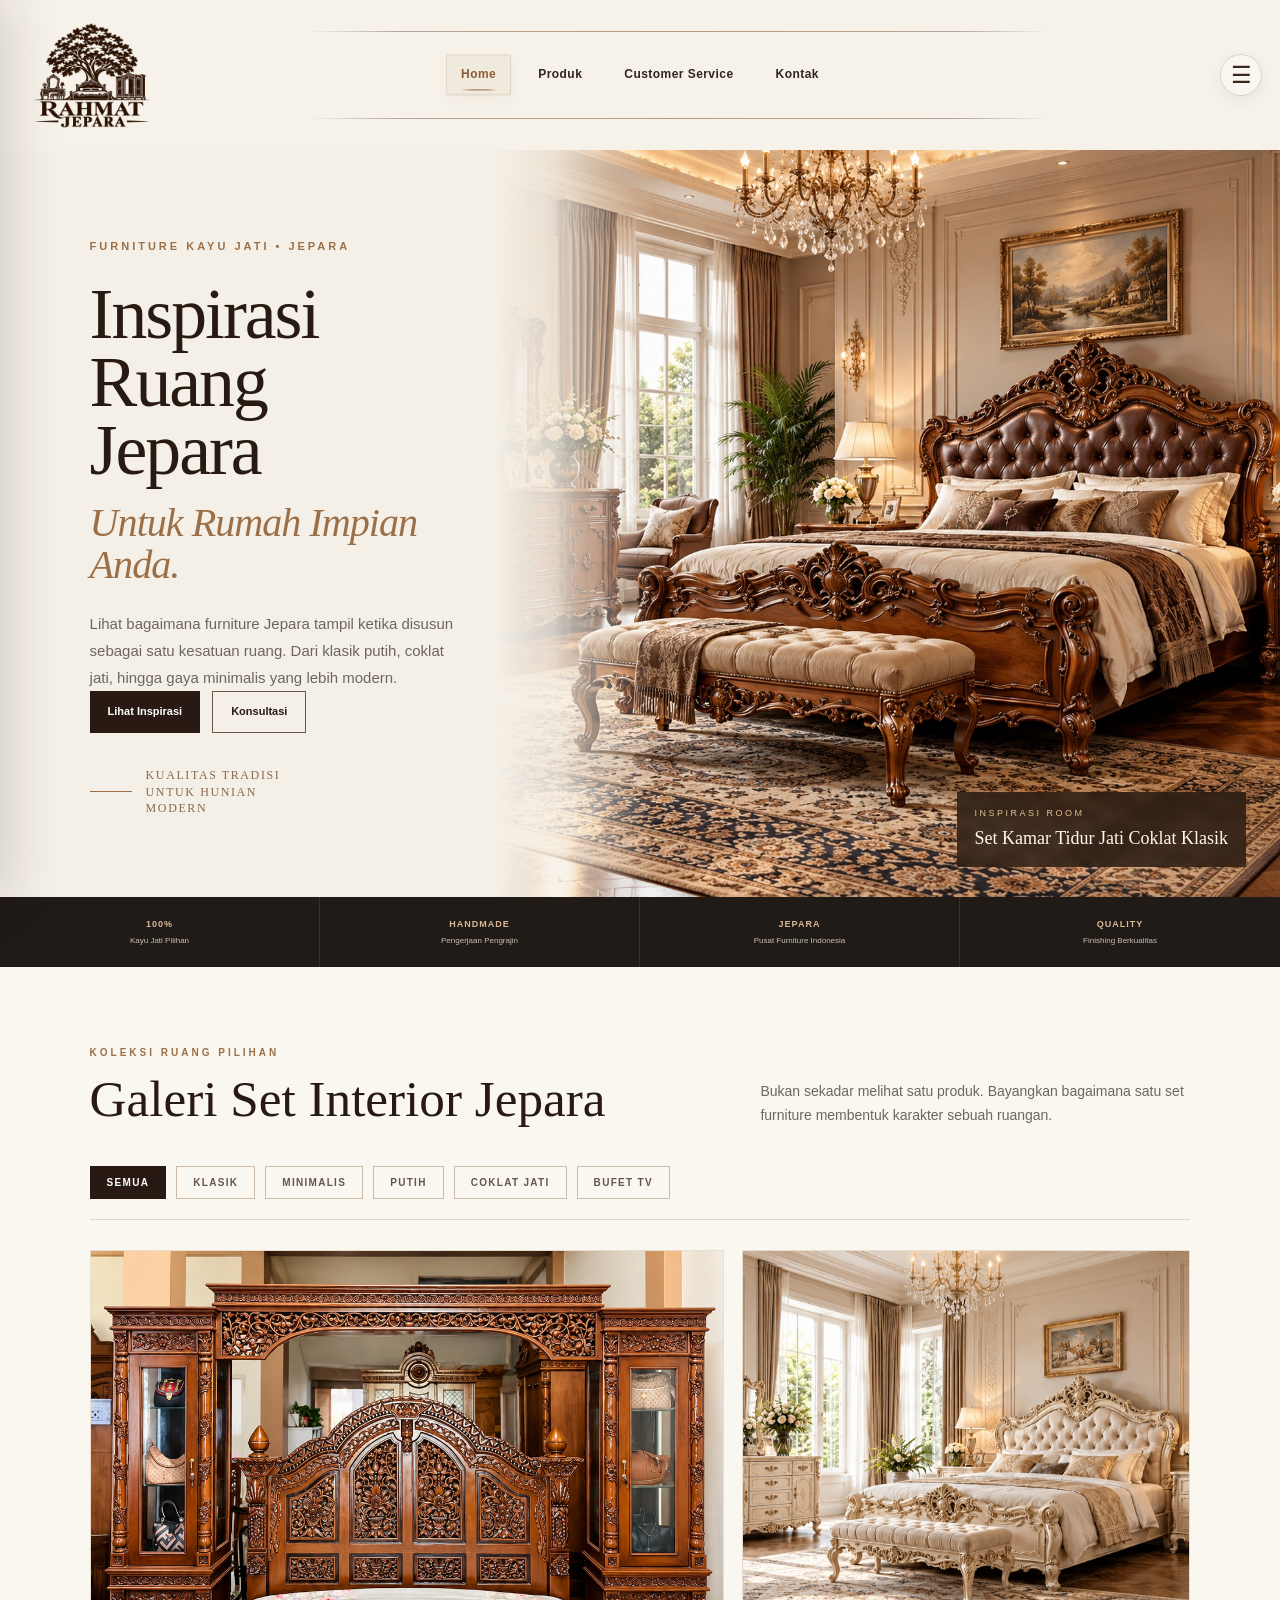
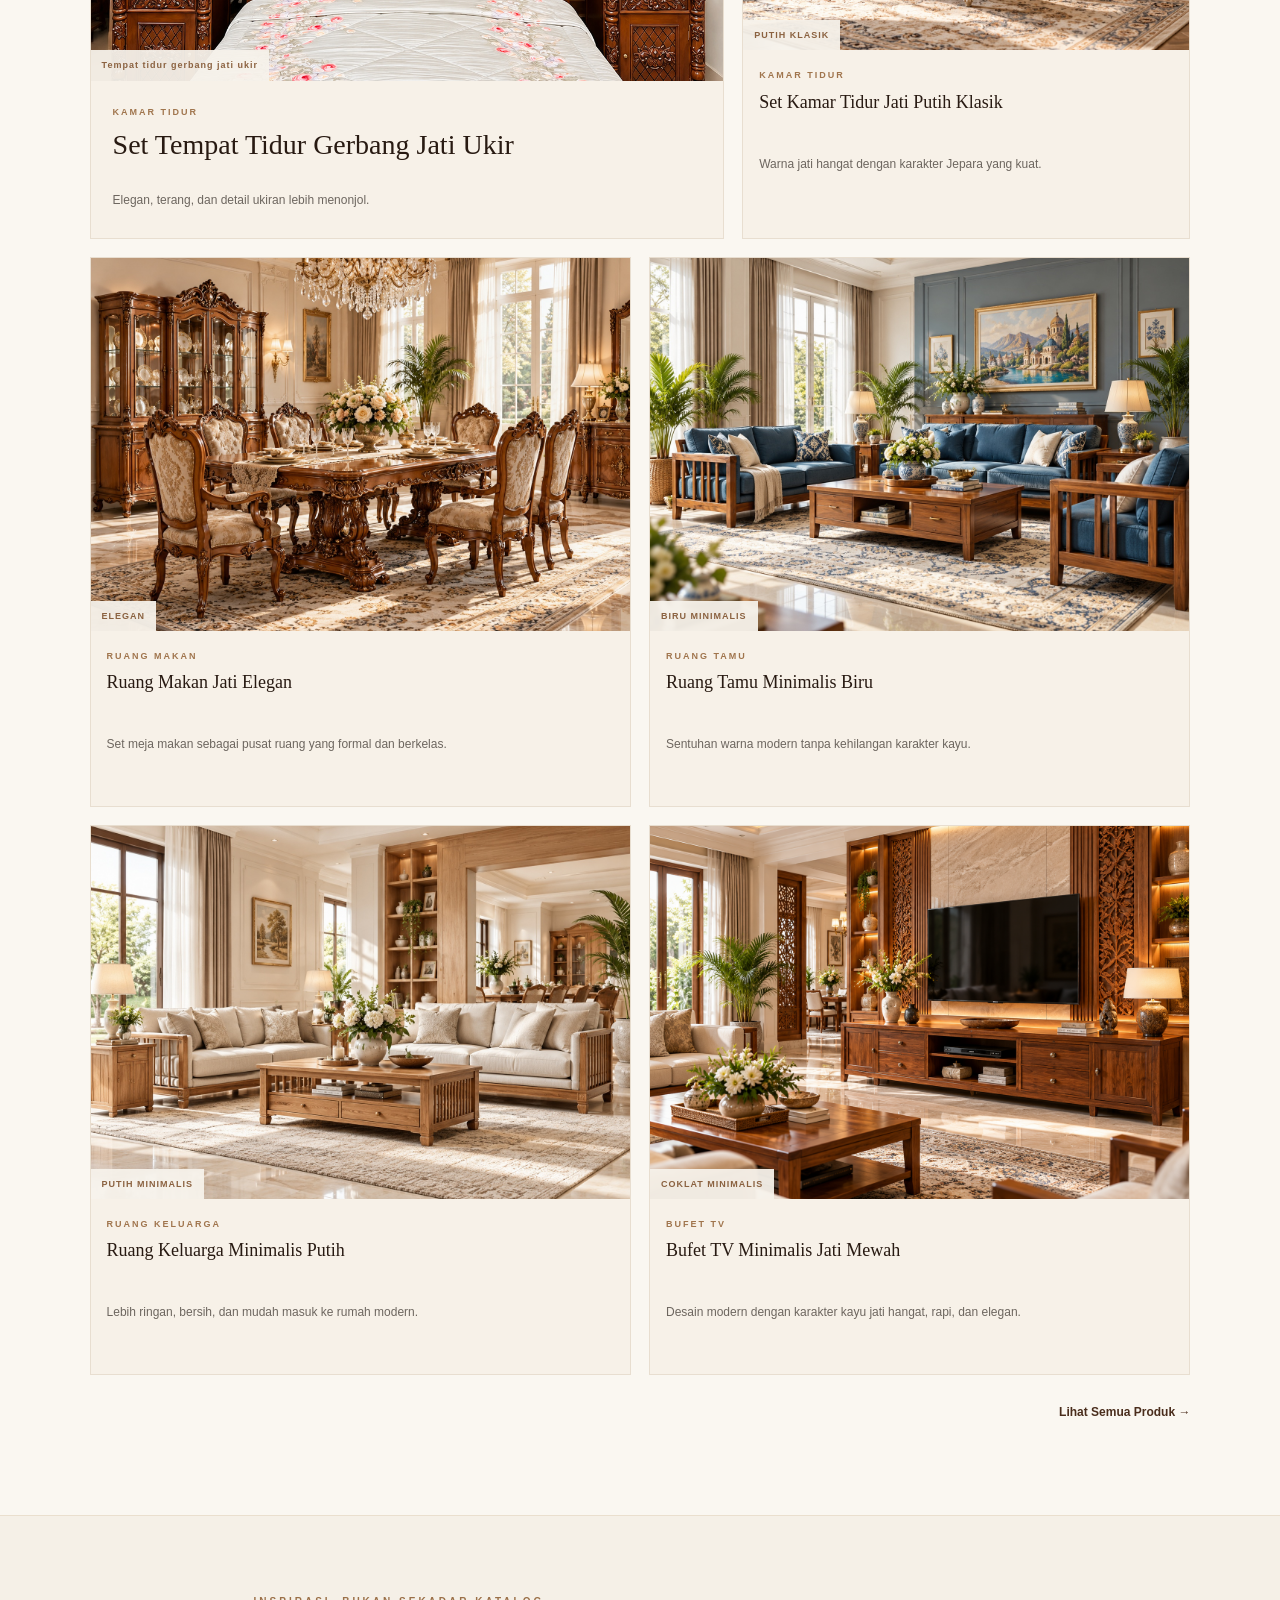
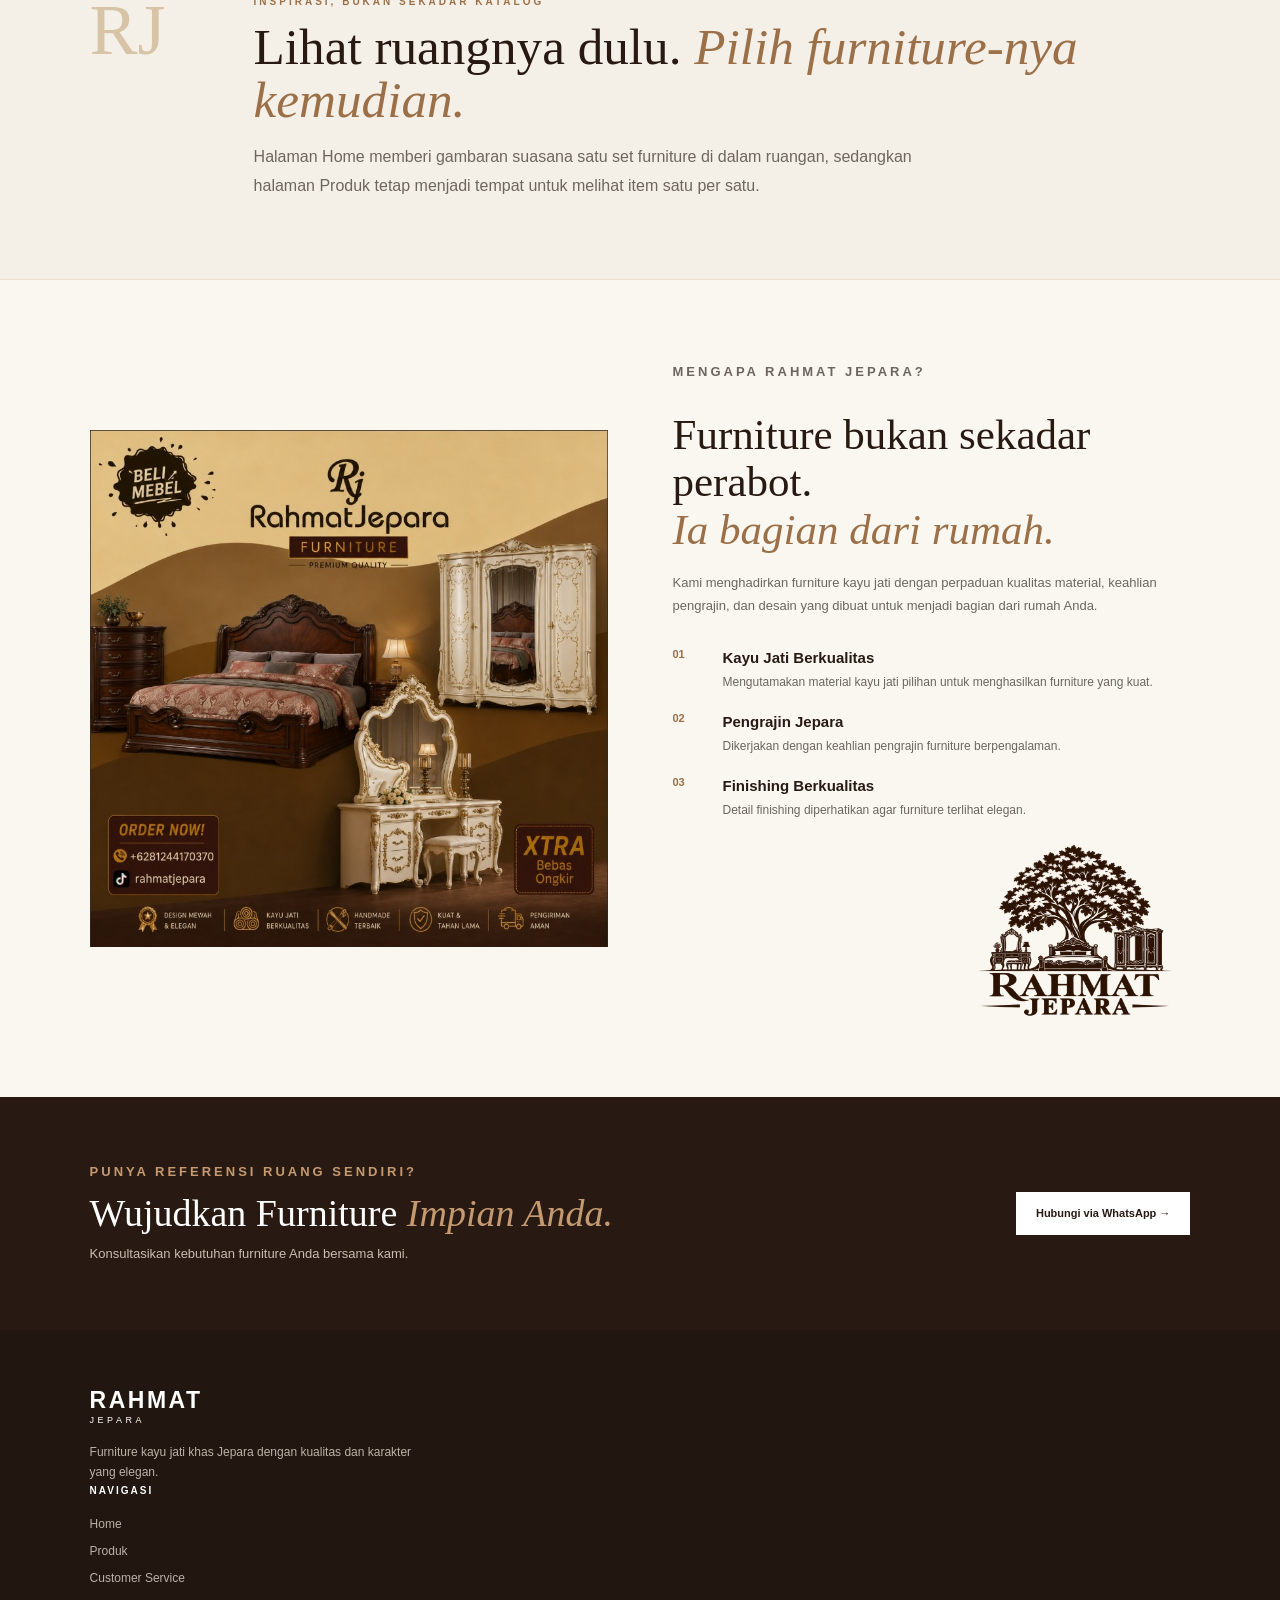
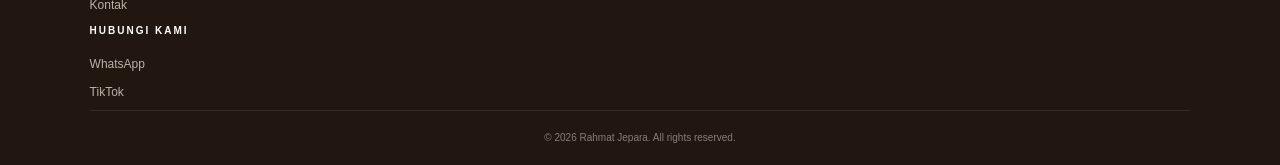
==== commit a961a172: "Add files via upload" ====
--- a/index.html
+++ b/index.html
@@ -21,7 +21,7 @@
                 <a href="kontak.html">Kontak</a>
             </nav>
 
-            <button class="menu-toggle" id="menuToggle">☰</button>
+            <button class="menu-toggle" id="menuToggle" type="button" aria-label="Buka menu navigasi" aria-expanded="false">☰</button>
         </div>
     </header>
 
@@ -99,11 +99,11 @@
                 <button class="room-tab" data-room-filter="minimalis">MINIMALIS</button>
                 <button class="room-tab" data-room-filter="putih">PUTIH</button>
                 <button class="room-tab" data-room-filter="coklat">COKLAT JATI</button>
-                <button class="room-tab" data-room-filter="minimalis">BUFET TV</button>
+                <button class="room-tab" data-room-filter="bufet-tv">BUFET TV</button>
             </div>
 
             <div class="room-grid">
-                <article class="room-card" data-room-style="klasik putih" data-lightbox-src="images/koleksi-09-1.jpg" data-lightbox-title="Set Tempat Tidur Gerbang Jati Ukir">
+                <article class="room-card" data-room-style="klasik coklat" data-lightbox-src="images/koleksi-09-1.jpg" data-lightbox-title="Set Tempat Tidur Gerbang Jati Ukir">
                     <div class="room-card-image">
                         <img src="images/koleksi-09-1.jpg" alt="Set Tempat Tidur Gerbang Jati Ukir">
                         <div class="room-tone">Tempat tidur gerbang jati ukir</div>
@@ -115,7 +115,7 @@
                     </div>
                 </article>
 
-                <article class="room-card" data-room-style="klasik coklat" data-lightbox-src="images-Home/set-kamar-putih.jpg" data-lightbox-title="Set Kamar Tidur Jati Coklat Klasik">
+                <article class="room-card" data-room-style="klasik putih" data-lightbox-src="images-Home/set-kamar-putih.jpg" data-lightbox-title="Set Kamar Tidur Jati Putih Klasik">
                     <div class="room-card-image">
                         <img src="images-Home/set-kamar-putih.jpg" alt="Set kamar tidur jati coklat klasik">
                         <div class="room-tone">PUTIH KLASIK</div>
@@ -163,7 +163,7 @@
                     </div>
                 </article>
 
-                <article class="room-card" data-room-style="minimalis coklat" data-lightbox-src="images-Home/bufet-tv-jati-minimalis.jpg" data-lightbox-title="Bufet TV Minimalis Jati Mewah">
+                <article class="room-card" data-room-style="minimalis coklat bufet-tv" data-lightbox-src="images-Home/bufet-tv-jati-minimalis.jpg" data-lightbox-title="Bufet TV Minimalis Jati Mewah">
                     <div class="room-card-image">
                         <img src="images-Home/bufet-tv-jati-minimalis.jpg" alt="Inspirasi bufet TV minimalis jati coklat mewah">
                         <div class="room-tone">COKLAT MINIMALIS</div>
--- a/css/style.css
+++ b/css/style.css
@@ -3693,3 +3693,668 @@
     }
 }
 
+
+
+/* =========================================================
+   2026 MOBILE NAVBAR CLARITY + LUXURY DRAWER
+   Menu horizontal tetap ada. Garis atas/bawah diperjelas,
+   tombol hamburger menjadi akses tambahan seperti referensi.
+========================================================= */
+.mobile-nav-overlay,
+.mobile-nav-drawer { display: none; }
+
+@media (max-width: 768px) {
+    body.mobile-nav-open { overflow: hidden; }
+
+    .navbar,
+    .navbar .nav-container,
+    .nav-container {
+        height: 116px !important;
+    }
+
+    .navbar {
+        border-top: 1px solid rgba(126, 84, 50, 0.22) !important;
+        border-bottom: 1px solid rgba(126, 84, 50, 0.26) !important;
+        box-shadow: 0 6px 20px rgba(45, 30, 20, 0.035) !important;
+    }
+
+    /* Dua garis mewah di area menu horizontal HP */
+    .navbar::before,
+    .navbar::after {
+        content: "" !important;
+        position: absolute !important;
+        left: 108px !important;
+        right: 48px !important;
+        height: 1px !important;
+        display: block !important;
+        pointer-events: none !important;
+        z-index: 2 !important;
+        background: linear-gradient(
+            90deg,
+            rgba(155,112,72,0),
+            rgba(155,112,72,.38) 12%,
+            rgba(155,112,72,.62) 50%,
+            rgba(155,112,72,.38) 88%,
+            rgba(155,112,72,0)
+        ) !important;
+    }
+
+    .navbar::before { top: 34px !important; }
+    .navbar::after  { bottom: 25px !important; }
+
+    .navbar .nav-container .brand-logo {
+        left: 9px !important;
+        width: 88px !important;
+        height: 88px !important;
+    }
+
+    /* Menu lama tetap kelihatan */
+    .navbar .nav-menu {
+        left: 108px !important;
+        right: 49px !important;
+        top: 58% !important;
+        gap: 9px !important;
+        justify-content: center !important;
+        z-index: 4 !important;
+    }
+
+    .navbar .nav-menu a {
+        font-size: 10px !important;
+        font-weight: 700 !important;
+        color: #33261e !important;
+        padding: 8px 0 !important;
+    }
+
+    .navbar .nav-menu a.active {
+        color: #8c5c36 !important;
+    }
+
+    /* Hamburger tambahan, tidak menggantikan menu */
+    .navbar .menu-toggle,
+    .menu-toggle {
+        display: flex !important;
+        position: absolute !important;
+        top: 8px !important;
+        right: 10px !important;
+        width: 38px !important;
+        height: 32px !important;
+        padding: 0 !important;
+        align-items: center !important;
+        justify-content: center !important;
+        border: 1px solid rgba(104, 70, 43, 0.22) !important;
+        border-radius: 999px !important;
+        background: rgba(250,247,241,0.88) !important;
+        color: #39271c !important;
+        font-size: 21px !important;
+        line-height: 1 !important;
+        z-index: 10020 !important;
+        box-shadow: 0 5px 14px rgba(45,30,20,.06) !important;
+        backdrop-filter: blur(8px);
+        -webkit-backdrop-filter: blur(8px);
+    }
+
+    .navbar .menu-toggle:active { transform: scale(.96); }
+
+    .mobile-nav-overlay {
+        display: block;
+        position: fixed;
+        inset: 0;
+        z-index: 11000;
+        background: rgba(22, 16, 12, 0.44);
+        opacity: 0;
+        visibility: hidden;
+        transition: opacity .28s ease, visibility .28s ease;
+        backdrop-filter: blur(2px);
+        -webkit-backdrop-filter: blur(2px);
+    }
+
+    .mobile-nav-overlay.open {
+        opacity: 1;
+        visibility: visible;
+    }
+
+    .mobile-nav-drawer {
+        display: flex;
+        position: fixed;
+        top: 0;
+        left: 0;
+        bottom: 0;
+        width: min(82vw, 340px);
+        z-index: 11001;
+        padding: 22px 22px 28px;
+        flex-direction: column;
+        background: #f7f2e9;
+        border-right: 1px solid rgba(105,70,43,.16);
+        box-shadow: 22px 0 50px rgba(26,18,13,.16);
+        transform: translateX(-104%);
+        transition: transform .32s cubic-bezier(.22,.78,.23,1);
+    }
+
+    .mobile-nav-drawer.open { transform: translateX(0); }
+
+    .mobile-drawer-head {
+        min-height: 82px;
+        display: flex;
+        align-items: center;
+        justify-content: space-between;
+        padding-bottom: 18px;
+        border-bottom: 1px solid rgba(128,85,50,.18);
+    }
+
+    .mobile-drawer-logo {
+        width: 92px;
+        height: 76px;
+        display: flex;
+        align-items: center;
+    }
+
+    .mobile-drawer-logo img {
+        width: 100%;
+        height: 100%;
+        object-fit: contain;
+    }
+
+    .mobile-drawer-close {
+        width: 42px;
+        height: 42px;
+        border-radius: 50%;
+        border: 1px solid rgba(88,58,38,.18);
+        background: #fbf8f2;
+        color: #332219;
+        font-size: 28px;
+        line-height: 1;
+        cursor: pointer;
+    }
+
+    .mobile-drawer-links {
+        display: flex;
+        flex-direction: column;
+        margin-top: 24px;
+    }
+
+    .mobile-drawer-links a {
+        position: relative;
+        padding: 17px 4px;
+        border-bottom: 1px solid rgba(121,82,52,.13);
+        color: #2d211a;
+        font-size: 14px;
+        font-weight: 700;
+        letter-spacing: .7px;
+        text-transform: uppercase;
+    }
+
+    .mobile-drawer-links a::after {
+        content: "›";
+        position: absolute;
+        right: 4px;
+        color: #a87546;
+        font-size: 22px;
+        font-weight: 400;
+    }
+
+    .mobile-drawer-links a.active { color: #9b7048; }
+
+    .mobile-drawer-links a.active::before {
+        content: "";
+        position: absolute;
+        left: 4px;
+        bottom: 11px;
+        width: 38px;
+        height: 2px;
+        background: #a87546;
+    }
+
+    .mobile-drawer-foot {
+        margin-top: auto;
+        padding-top: 22px;
+        border-top: 1px solid rgba(121,82,52,.15);
+    }
+
+    .mobile-drawer-foot span {
+        display: block;
+        color: #3b291e;
+        font-family: Georgia, "Times New Roman", serif;
+        font-size: 16px;
+        letter-spacing: 1.4px;
+    }
+
+    .mobile-drawer-foot small {
+        display: block;
+        margin-top: 5px;
+        color: #8f755f;
+        font-size: 9px;
+        letter-spacing: 1.1px;
+        text-transform: uppercase;
+    }
+}
+
+@media (max-width: 420px) {
+    .navbar::before,
+    .navbar::after {
+        left: 97px !important;
+        right: 45px !important;
+    }
+
+    .navbar .nav-menu {
+        left: 98px !important;
+        right: 45px !important;
+        gap: 6px !important;
+    }
+
+    .navbar .nav-menu a { font-size: 9px !important; }
+}
+
+@media (max-width: 360px) {
+    .navbar .nav-menu { gap: 4px !important; }
+    .navbar .nav-menu a { font-size: 8.4px !important; }
+}
+
+/* =========================================================
+   2026 NAV DRAWER — DESKTOP + MOBILE ACCESS
+   Hamburger menjadi akses tambahan di semua ukuran layar.
+========================================================= */
+@media (min-width: 769px) {
+    body.mobile-nav-open { overflow: hidden; }
+
+    .navbar .menu-toggle,
+    .menu-toggle {
+        display: flex !important;
+        position: absolute !important;
+        top: 50% !important;
+        right: 18px !important;
+        transform: translateY(-50%) !important;
+        width: 42px !important;
+        height: 42px !important;
+        padding: 0 !important;
+        align-items: center !important;
+        justify-content: center !important;
+        border: 1px solid rgba(104,70,43,.20) !important;
+        border-radius: 999px !important;
+        background: rgba(250,247,241,.86) !important;
+        color: #39271c !important;
+        font-size: 23px !important;
+        line-height: 1 !important;
+        cursor: pointer !important;
+        z-index: 10020 !important;
+        box-shadow: 0 5px 16px rgba(45,30,20,.055) !important;
+        backdrop-filter: blur(8px);
+        -webkit-backdrop-filter: blur(8px);
+    }
+
+    .navbar .menu-toggle:hover {
+        background: #fffaf3 !important;
+        border-color: rgba(104,70,43,.34) !important;
+    }
+
+    .mobile-nav-overlay {
+        display: block;
+        position: fixed;
+        inset: 0;
+        z-index: 11000;
+        background: rgba(22,16,12,.42);
+        opacity: 0;
+        visibility: hidden;
+        transition: opacity .28s ease, visibility .28s ease;
+        backdrop-filter: blur(2px);
+        -webkit-backdrop-filter: blur(2px);
+    }
+
+    .mobile-nav-overlay.open {
+        opacity: 1;
+        visibility: visible;
+    }
+
+    .mobile-nav-drawer {
+        display: flex;
+        position: fixed;
+        top: 0;
+        left: 0;
+        bottom: 0;
+        width: 340px;
+        z-index: 11001;
+        padding: 26px 24px 30px;
+        flex-direction: column;
+        background: #f7f2e9;
+        border-right: 1px solid rgba(105,70,43,.16);
+        box-shadow: 22px 0 50px rgba(26,18,13,.16);
+        transform: translateX(-104%);
+        transition: transform .32s cubic-bezier(.22,.78,.23,1);
+    }
+
+    .mobile-nav-drawer.open { transform: translateX(0); }
+
+    .mobile-drawer-head {
+        min-height: 86px;
+        display: flex;
+        align-items: center;
+        justify-content: space-between;
+        padding-bottom: 18px;
+        border-bottom: 1px solid rgba(128,85,50,.18);
+    }
+
+    .mobile-drawer-logo {
+        width: 98px;
+        height: 78px;
+        display: flex;
+        align-items: center;
+    }
+
+    .mobile-drawer-logo img {
+        width: 100%;
+        height: 100%;
+        object-fit: contain;
+    }
+
+    .mobile-drawer-close {
+        width: 42px;
+        height: 42px;
+        border-radius: 50%;
+        border: 1px solid rgba(88,58,38,.18);
+        background: #fbf8f2;
+        color: #332219;
+        font-size: 28px;
+        line-height: 1;
+        cursor: pointer;
+    }
+
+    .mobile-drawer-links {
+        display: flex;
+        flex-direction: column;
+        margin-top: 24px;
+    }
+
+    .mobile-drawer-links a {
+        position: relative;
+        padding: 17px 4px;
+        border-bottom: 1px solid rgba(121,82,52,.13);
+        color: #2d211a;
+        font-size: 14px;
+        font-weight: 700;
+        letter-spacing: .7px;
+        text-transform: uppercase;
+    }
+
+    .mobile-drawer-links a::after {
+        content: "›";
+        position: absolute;
+        right: 4px;
+        color: #a87546;
+        font-size: 22px;
+        font-weight: 400;
+    }
+
+    .mobile-drawer-links a.active { color: #9b7048; }
+
+    .mobile-drawer-links a.active::before {
+        content: "";
+        position: absolute;
+        left: 4px;
+        bottom: 11px;
+        width: 38px;
+        height: 2px;
+        background: #a87546;
+    }
+
+    .mobile-drawer-foot {
+        margin-top: auto;
+        padding-top: 22px;
+        border-top: 1px solid rgba(121,82,52,.15);
+    }
+
+    .mobile-drawer-foot span {
+        display: block;
+        color: #3b291e;
+        font-family: Georgia, "Times New Roman", serif;
+        font-size: 16px;
+        letter-spacing: 1.4px;
+    }
+
+    .mobile-drawer-foot small {
+        display: block;
+        margin-top: 5px;
+        color: #8f755f;
+        font-size: 9px;
+        letter-spacing: 1.1px;
+        text-transform: uppercase;
+    }
+}
+
+
+/* =========================================================
+   UX FIX v3 — NAVBAR MOBILE + DRAWER HEADER
+   Definitive override: top row = brand/hamburger,
+   bottom row = horizontal navigation with luxury lines.
+========================================================= */
+.mobile-drawer-brand {
+    display: flex;
+    align-items: center;
+    gap: 14px;
+    min-width: 0;
+    color: #2d211a;
+    text-decoration: none;
+}
+
+.mobile-drawer-brand-title {
+    display: block;
+    white-space: nowrap;
+    font-family: Georgia, "Times New Roman", serif;
+    font-size: 15px;
+    font-weight: 600;
+    letter-spacing: 2.2px;
+    color: #3a281d;
+}
+
+@media (max-width: 768px) {
+    .navbar,
+    .navbar .nav-container,
+    .nav-container {
+        height: 126px !important;
+    }
+
+    .navbar {
+        position: relative !important;
+        overflow: visible !important;
+        background: #f7f3eb !important;
+        border-top: 0 !important;
+        border-bottom: 1px solid rgba(126,84,50,.28) !important;
+        box-shadow: 0 7px 20px rgba(45,30,20,.035) !important;
+    }
+
+    /* Matikan garis pseudo versi lama supaya tidak bertabrakan. */
+    .navbar::before,
+    .navbar::after {
+        content: none !important;
+        display: none !important;
+    }
+
+    .navbar .nav-container .brand-logo,
+    .navbar .brand-logo {
+        position: absolute !important;
+        left: 14px !important;
+        top: 9px !important;
+        transform: none !important;
+        width: 92px !important;
+        height: 72px !important;
+        z-index: 7 !important;
+    }
+
+    .navbar .brand-logo img {
+        width: 100% !important;
+        height: 100% !important;
+        object-fit: contain !important;
+    }
+
+    .navbar .menu-toggle,
+    .menu-toggle {
+        display: flex !important;
+        position: absolute !important;
+        top: 16px !important;
+        right: 14px !important;
+        left: auto !important;
+        transform: none !important;
+        width: 44px !important;
+        height: 44px !important;
+        align-items: center !important;
+        justify-content: center !important;
+        border: 1px solid rgba(104,70,43,.23) !important;
+        border-radius: 50% !important;
+        background: rgba(250,247,241,.96) !important;
+        color: #39271c !important;
+        font-size: 24px !important;
+        line-height: 1 !important;
+        z-index: 10020 !important;
+        box-shadow: 0 5px 16px rgba(45,30,20,.07) !important;
+        touch-action: manipulation !important;
+        -webkit-tap-highlight-color: transparent !important;
+    }
+
+    /* Menu horizontal punya baris sendiri, tidak lagi menabrak logo. */
+    .navbar .nav-menu,
+    .nav-menu {
+        position: absolute !important;
+        left: 12px !important;
+        right: 12px !important;
+        top: auto !important;
+        bottom: 0 !important;
+        transform: none !important;
+        width: auto !important;
+        height: 45px !important;
+        display: grid !important;
+        grid-template-columns: .85fr .9fr 1.65fr .8fr !important;
+        align-items: center !important;
+        justify-items: center !important;
+        gap: 0 !important;
+        padding: 0 2px !important;
+        margin: 0 !important;
+        border-top: 1px solid rgba(155,112,72,.34) !important;
+        border-bottom: 1px solid rgba(155,112,72,.24) !important;
+        background: transparent !important;
+        z-index: 6 !important;
+        white-space: nowrap !important;
+    }
+
+    .navbar .nav-menu a,
+    .nav-menu a {
+        width: 100% !important;
+        text-align: center !important;
+        padding: 13px 1px 11px !important;
+        font-size: 9.5px !important;
+        font-weight: 700 !important;
+        letter-spacing: .05px !important;
+        line-height: 1 !important;
+        color: #33261e !important;
+    }
+
+    .navbar .nav-menu a.active::after {
+        left: 23% !important;
+        right: 23% !important;
+        bottom: 5px !important;
+    }
+
+    .mobile-drawer-head {
+        min-height: 86px !important;
+        gap: 12px !important;
+    }
+
+    .mobile-drawer-brand {
+        gap: 10px !important;
+    }
+
+    .mobile-drawer-logo {
+        width: 76px !important;
+        height: 62px !important;
+        flex: 0 0 76px !important;
+    }
+
+    .mobile-drawer-brand-title {
+        font-size: 13px !important;
+        letter-spacing: 1.5px !important;
+    }
+}
+
+@media (max-width: 390px) {
+    .navbar .nav-menu,
+    .nav-menu {
+        left: 7px !important;
+        right: 7px !important;
+        grid-template-columns: .82fr .88fr 1.72fr .78fr !important;
+    }
+
+    .navbar .nav-menu a,
+    .nav-menu a {
+        font-size: 8.6px !important;
+        letter-spacing: 0 !important;
+    }
+
+    .mobile-drawer-brand-title {
+        font-size: 12px !important;
+        letter-spacing: 1.15px !important;
+    }
+}
+
+/* =========================================================
+   UX POLISH v4 — PERFECT MOBILE NAV CENTER + LUXURY DIVIDER
+========================================================= */
+@media (max-width: 768px) {
+    /* Full-width elegant divider between logo row and menu row */
+    .navbar .nav-container,
+    .nav-container {
+        position: relative !important;
+    }
+
+    .navbar .nav-container::after,
+    .nav-container::after {
+        content: "" !important;
+        display: block !important;
+        position: absolute !important;
+        left: 20px !important;
+        right: 20px !important;
+        top: 79px !important;
+        height: 1px !important;
+        background: linear-gradient(
+            90deg,
+            rgba(155,112,72,0) 0%,
+            rgba(155,112,72,.42) 10%,
+            rgba(155,112,72,.42) 90%,
+            rgba(155,112,72,0) 100%
+        ) !important;
+        z-index: 5 !important;
+        pointer-events: none !important;
+    }
+
+    /* Lock the menu exactly to viewport center */
+    .navbar .nav-menu,
+    .nav-menu {
+        left: 50% !important;
+        right: auto !important;
+        width: calc(100% - 28px) !important;
+        transform: translateX(-50%) !important;
+        grid-template-columns: 1fr 1fr 1.85fr 1fr !important;
+        padding-left: 4px !important;
+        padding-right: 4px !important;
+        border-top: 0 !important;
+        border-bottom: 1px solid rgba(155,112,72,.28) !important;
+    }
+
+    .navbar .nav-menu a,
+    .nav-menu a {
+        display: flex !important;
+        align-items: center !important;
+        justify-content: center !important;
+        min-width: 0 !important;
+    }
+}
+
+@media (max-width: 390px) {
+    .navbar .nav-container::after,
+    .nav-container::after {
+        left: 14px !important;
+        right: 14px !important;
+    }
+
+    .navbar .nav-menu,
+    .nav-menu {
+        width: calc(100% - 16px) !important;
+        grid-template-columns: .95fr .95fr 1.95fr .95fr !important;
+    }
+}
